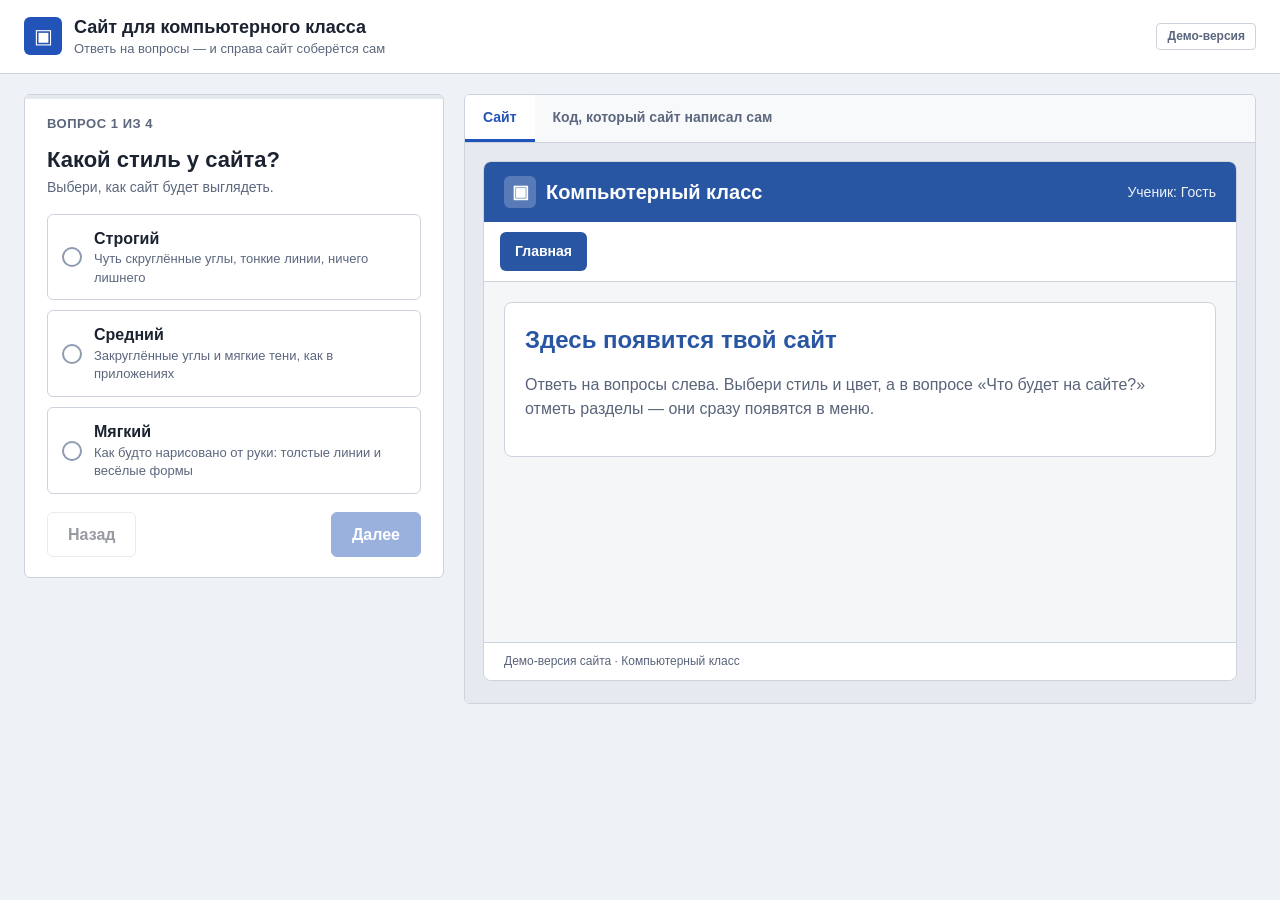
==== index.html @ 5cbd9894 "Сайт для компьютерного класса: опрос, который собирает сайт сам Co-Authored-By: Claude Sonnet 5.5 <n" ====
<!doctype html>
<html lang="ru">
<head>
  <meta charset="utf-8">
  <meta name="viewport" content="width=device-width, initial-scale=1">
  <title>Сайт для компьютерного класса — опрос</title>
  <meta name="description" content="Ответь на несколько вопросов — и сайт для нашего компьютерного класса соберётся сам.">
  <link rel="stylesheet" href="css/app.css">
  <link rel="stylesheet" href="css/site.css">
</head>
<body>
  <header class="topbar">
    <div class="topbar__brand">
      <span class="topbar__logo" aria-hidden="true">▣</span>
      <div>
        <h1>Сайт для компьютерного класса</h1>
        <p>Ответь на вопросы — и справа сайт соберётся сам</p>
      </div>
    </div>
    <span class="badge">Демо-версия</span>
  </header>

  <main class="layout">
    <!-- Левая колонка: опрос -->
    <section class="panel survey" aria-label="Опрос">
      <div class="progress" aria-hidden="true"><div class="progress__bar" id="progressBar"></div></div>
      <div class="survey__meta" id="surveyMeta"></div>
      <div id="surveyBody"></div>
      <div class="survey__nav" id="surveyNav"></div>
    </section>

    <!-- Правая колонка: живой предпросмотр -->
    <section class="panel preview" aria-label="Предпросмотр сайта">
      <div class="tabs" role="tablist">
        <button class="tabs__btn is-active" role="tab" data-tab="site" aria-selected="true">Сайт</button>
        <button class="tabs__btn" role="tab" data-tab="code" aria-selected="false">Код, который сайт написал сам</button>
      </div>

      <div class="preview__stage" id="tabSite">
        <div class="site" id="site"></div>
      </div>

      <div class="preview__stage preview__code" id="tabCode" hidden>
        <p class="code-note">Каждый ответ — это кусочек кода. Когда ты выбираешь вариант, нужный кусочек сам вписывается сюда и меняет сайт. Ничего не нужно переписывать вручную.</p>
        <pre class="code" id="codeView" aria-live="polite"></pre>
      </div>
    </section>
  </main>

  <script src="config.js"></script>
  <script src="js/engine.js"></script>
  <script src="js/questions.js"></script>
  <script src="js/features.js"></script>
  <script src="js/send.js"></script>
  <script src="js/main.js"></script>
</body>
</html>
---- css/app.css ----
/* Оболочка страницы опроса — строгий стиль (чуть скруглённые углы) */
:root {
  --a-bg: #eef1f5;
  --a-surface: #ffffff;
  --a-line: #cdd3dc;
  --a-text: #1b2230;
  --a-muted: #5c677d;
  --a-accent: #2253b8;
  --a-accent-d: #1a4294;
  --a-radius: 6px;
}

* { box-sizing: border-box; }

html, body { margin: 0; }

body {
  font-family: "Segoe UI", Arial, sans-serif;
  background: var(--a-bg);
  color: var(--a-text);
  font-size: 16px;
  line-height: 1.45;
}

.topbar {
  display: flex;
  align-items: center;
  justify-content: space-between;
  gap: 16px;
  padding: 14px 24px;
  background: var(--a-surface);
  border-bottom: 1px solid var(--a-line);
}
.topbar__brand { display: flex; align-items: center; gap: 12px; }
.topbar__logo {
  display: grid; place-items: center;
  width: 38px; height: 38px;
  background: var(--a-accent); color: #fff;
  border-radius: var(--a-radius);
  font-size: 20px;
}
.topbar h1 { margin: 0; font-size: 18px; font-weight: 650; }
.topbar p { margin: 0; font-size: 13px; color: var(--a-muted); }
.badge {
  font-size: 12px; font-weight: 600;
  padding: 4px 10px;
  border: 1px solid var(--a-line);
  border-radius: 4px;
  color: var(--a-muted);
  white-space: nowrap;
}

.layout {
  display: grid;
  grid-template-columns: minmax(340px, 420px) 1fr;
  gap: 20px;
  padding: 20px 24px 28px;
  max-width: 1500px;
  margin: 0 auto;
  align-items: start;
}

.panel {
  background: var(--a-surface);
  border: 1px solid var(--a-line);
  border-radius: var(--a-radius);
}

/* ───── Опрос ───── */
.survey { padding: 0 0 20px; overflow: hidden; position: sticky; top: 16px; }
.progress { height: 4px; background: #e3e7ee; }
.progress__bar { height: 100%; width: 0; background: var(--a-accent); transition: width .25s ease; }
.survey__meta { padding: 16px 22px 0; font-size: 13px; color: var(--a-muted); font-weight: 600; text-transform: uppercase; letter-spacing: .04em; }
#surveyBody { padding: 4px 22px 0; }
.q__title { margin: 8px 0 4px; font-size: 22px; line-height: 1.25; }
.q__hint { margin: 0 0 16px; color: var(--a-muted); font-size: 14px; }

.options { display: flex; flex-direction: column; gap: 10px; }
.option {
  display: flex; align-items: center; gap: 12px;
  width: 100%;
  text-align: left;
  font: inherit; color: inherit;
  background: #fff;
  border: 1px solid var(--a-line);
  border-radius: var(--a-radius);
  padding: 12px 14px;
  cursor: pointer;
  transition: border-color .12s, background .12s;
}
.option:hover { border-color: #8f9bb0; background: #f8f9fb; }
.option:focus-visible, .btn:focus-visible, .tabs__btn:focus-visible { outline: 3px solid #8fb0ee; outline-offset: 2px; }
.option.is-selected { border-color: var(--a-accent); background: #eef3fd; box-shadow: inset 0 0 0 1px var(--a-accent); }
.option__text { display: flex; flex-direction: column; }
.option__label { font-weight: 600; }
.option__desc { font-size: 13px; color: var(--a-muted); }

.option__mark {
  flex: none;
  width: 20px; height: 20px;
  border: 2px solid #8f9bb0;
  background: #fff;
  position: relative;
}
.option__mark--radio { border-radius: 50%; }
.option__mark--check { border-radius: 4px; }
.option__mark--swatch { background: var(--sw); border-color: var(--sw); border-radius: 4px; width: 26px; height: 26px; }
.option.is-selected .option__mark:not(.option__mark--swatch) { border-color: var(--a-accent); background: var(--a-accent); }
.option.is-selected .option__mark--radio::after {
  content: ""; position: absolute; inset: 4px; background: #fff; border-radius: 50%;
}
.option.is-selected .option__mark--check::after {
  content: ""; position: absolute; left: 5px; top: 1px; width: 5px; height: 10px;
  border: solid #fff; border-width: 0 2px 2px 0; transform: rotate(45deg);
}
.option.is-selected .option__mark--swatch { box-shadow: 0 0 0 2px #fff, 0 0 0 4px var(--sw); }

.survey__nav { display: flex; justify-content: space-between; gap: 10px; padding: 18px 22px 0; }

.btn {
  font: inherit; font-weight: 600;
  padding: 10px 20px;
  background: var(--a-accent); color: #fff;
  border: 1px solid var(--a-accent);
  border-radius: var(--a-radius);
  cursor: pointer;
  transition: background .12s;
}
.btn:hover:not(:disabled) { background: var(--a-accent-d); }
.btn:disabled { opacity: .45; cursor: not-allowed; }
.btn--ghost { background: #fff; color: var(--a-text); border-color: var(--a-line); }
.btn--ghost:hover:not(:disabled) { background: #f1f3f7; }

/* ───── Финал ───── */
.summary { margin: 12px 0; border: 1px solid var(--a-line); border-radius: var(--a-radius); padding: 10px 14px; background: #f8f9fb; }
.summary dt { font-size: 12px; color: var(--a-muted); margin-top: 8px; }
.summary dt:first-child { margin-top: 0; }
.summary dd { margin: 0; font-weight: 600; }
.form { display: flex; flex-direction: column; gap: 6px; margin-top: 14px; position: relative; }
.form__label { font-size: 14px; font-weight: 600; margin-top: 6px; }
.muted { color: var(--a-muted); font-weight: 400; }
.input {
  font: inherit; width: 100%;
  padding: 9px 12px;
  border: 1px solid var(--a-line);
  border-radius: var(--a-radius);
  background: #fff; color: inherit;
}
.input:focus { outline: 3px solid #bcd0f6; border-color: var(--a-accent); }
.hint-box {
  margin: 14px 0 0; padding: 10px 12px; font-size: 13px;
  background: #fff8e1; border: 1px solid #ecd48a; border-radius: var(--a-radius); color: #5d4a0a;
}
.error { margin: 6px 0 0; color: #b42318; font-size: 14px; }
.result {
  white-space: pre-wrap; margin: 12px 0 0; padding: 12px;
  background: #f8f9fb; border: 1px solid var(--a-line); border-radius: var(--a-radius);
  font: 13px/1.5 Consolas, monospace; max-height: 340px; overflow: auto;
}

/* ───── Предпросмотр ───── */
.preview { overflow: hidden; }
.tabs { display: flex; border-bottom: 1px solid var(--a-line); background: #f8f9fb; }
.tabs__btn {
  font: inherit; font-weight: 600; font-size: 14px;
  padding: 12px 18px;
  background: transparent; color: var(--a-muted);
  border: 0; border-bottom: 3px solid transparent;
  cursor: pointer;
}
.tabs__btn:hover { color: var(--a-text); }
.tabs__btn.is-active { color: var(--a-accent); border-bottom-color: var(--a-accent); background: #fff; }

.preview__stage { padding: 18px; min-height: 560px; background: #e6e9ef; }
.preview__stage[hidden] { display: none; }
.preview__code { background: #fff; }
.code-note { margin: 0 0 12px; color: var(--a-muted); font-size: 14px; }
.code {
  margin: 0; padding: 16px;
  background: #151a24; color: #d7e0f0;
  border-radius: var(--a-radius);
  font: 14px/1.6 Consolas, "Cascadia Mono", monospace;
  overflow: auto; min-height: 380px;
}
.code__line { display: inline; }
.code__line.is-new { color: #8de3a6; animation: flash 1.4s ease-out; }
@keyframes flash { from { background: rgba(141, 227, 166, .35); } to { background: transparent; } }

@media (max-width: 900px) {
  .layout { grid-template-columns: 1fr; padding: 14px 16px 24px; }
  .survey { position: static; }
  .topbar { padding: 12px 16px; }
  .preview__stage { min-height: 420px; padding: 12px; }
  .tabs__btn { padding: 12px 12px; font-size: 13px; }
}

@media (prefers-reduced-motion: reduce) {
  * { animation: none !important; transition: none !important; }
}
---- css/site.css ----
/*
 * Демо-сайт компьютерного класса.
 * Всё оформление берётся из переменных (--radius, --font, --hue ...).
 * Значения по умолчанию — ниже. Поверх них движок вписывает кусочки кода из ответов.
 */
.site {
  --hue: 218;
  --sat: 60%;
  --lit: 40%;
  --shift: 0%;   /* светлые цвета (зелёный, оранжевый) затемняем, чтобы белый текст читался */
  --accent: hsl(var(--hue) var(--sat) calc(var(--lit) - var(--shift)));
  --accent-soft: hsl(var(--hue) 70% 94%);
  --accent-text: #fff;
  --radius: 8px;
  --radius-sm: 6px;
  --border: 1px solid var(--line);
  --shadow: none;
  --font: "Segoe UI", Arial, sans-serif;
  --bg: #f4f6f8;
  --surface: #ffffff;
  --line: #cdd3dc;
  --ink: #1b2230;
  --text: #1b2230;
  --muted: #59647a;

  font-family: var(--font);
  color: var(--text);
  background: var(--bg);
  border: var(--border);
  border-radius: var(--radius);
  box-shadow: var(--shadow);
  min-height: 520px;
  display: flex;
  flex-direction: column;
  overflow: hidden;
  transition: background .25s, color .25s;
}
.site * { font-family: inherit; }

.site__header {
  display: flex; align-items: center; justify-content: space-between; gap: 12px;
  padding: 14px 20px;
  background: var(--accent);
  color: var(--accent-text);
}
.site__logo { font-size: 20px; font-weight: 700; display: flex; align-items: center; gap: 10px; }
.site__logo-mark {
  display: inline-grid; place-items: center;
  width: 32px; height: 32px;
  background: rgba(255, 255, 255, .22);
  border-radius: var(--radius-sm);
  font-size: 18px;
}
.site__user { font-size: 14px; opacity: .92; }

.site__nav {
  display: flex; flex-wrap: wrap; gap: 6px;
  padding: 10px 16px;
  background: var(--surface);
  border-bottom: var(--border);
}
.site__nav-btn {
  font: inherit; font-size: 14px; font-weight: 600;
  padding: 8px 14px;
  background: transparent; color: var(--text);
  border: 1px solid transparent;
  border-radius: var(--radius-sm);
  cursor: pointer;
}
.site__nav-btn:hover { background: var(--accent-soft); }
.site__nav-btn.is-active { background: var(--accent); color: var(--accent-text); }

.site__body { flex: 1; padding: 20px; }
.site__page {
  background: var(--surface);
  border: var(--border);
  border-radius: var(--radius);
  box-shadow: var(--shadow);
  padding: 20px;
  max-width: 760px;
}
.site__page h2, .site__page h3 { margin: 0 0 6px; color: var(--accent); }
.site__page h2 { font-size: 24px; }
.site__page h3 { font-size: 20px; }
.site .muted { color: var(--muted); }
.site__footer { padding: 10px 20px; font-size: 12px; color: var(--muted); border-top: var(--border); background: var(--surface); }

.site .row { display: flex; align-items: center; gap: 12px; margin-top: 12px; flex-wrap: wrap; }
.site .row--between { justify-content: space-between; margin-top: 0; }

.site .btn {
  font: inherit; font-weight: 600; font-size: 15px;
  padding: 9px 18px;
  background: var(--accent); color: var(--accent-text);
  border: var(--border); border-color: var(--accent);
  border-radius: var(--radius-sm);
  box-shadow: var(--shadow);
  cursor: pointer;
}
.site .btn:hover { filter: brightness(1.08); }
.site .btn--ghost { background: var(--surface); color: var(--accent); }

.site .field {
  width: 100%; margin-top: 8px; padding: 10px 12px;
  font: inherit; color: var(--text);
  background: var(--surface);
  border: var(--border);
  border-radius: var(--radius-sm);
  resize: vertical;
}
.site .field:focus { outline: 3px solid var(--accent-soft); border-color: var(--accent); }

.site .notice {
  margin: 12px 0 0; padding: 10px 12px; font-size: 14px;
  background: var(--accent-soft); color: var(--text);
  border: var(--border); border-radius: var(--radius-sm);
}
.site .notice[hidden], .site [hidden] { display: none; }

.site .timer { font-variant-numeric: tabular-nums; font-weight: 700; color: var(--accent); }
.site .rec-dot { color: #c62828; font-weight: 600; font-size: 14px; }
.site .rec-dot::before { content: "● "; animation: blink 1s infinite; }
@keyframes blink { 50% { opacity: .2; } }
.site audio { margin-top: 12px; width: 100%; }

/* Тест */
.site .quiz { border: var(--border); border-radius: var(--radius-sm); margin: 12px 0 0; padding: 10px 14px 12px; }
.site .quiz legend { padding: 0 6px; font-weight: 600; }
.site .choice { display: flex; align-items: center; gap: 8px; padding: 6px 8px; margin-top: 4px; border-radius: var(--radius-sm); cursor: pointer; border: 1px solid transparent; }
.site .choice:hover { background: var(--accent-soft); }
.site .choice input { accent-color: var(--accent); width: 18px; height: 18px; }
.site .choice.is-right { background: #dff5e3; border-color: #4caf50; }
.site .choice.is-wrong { background: #fde3e1; border-color: #e55a4f; }

/* Игра */
.site .memory { display: grid; grid-template-columns: repeat(4, 1fr); gap: 10px; max-width: 420px; margin-top: 12px; }
.site .card-game {
  aspect-ratio: 1;
  font-size: 34px;
  background: var(--accent); color: transparent;
  border: var(--border); border-color: var(--accent);
  border-radius: var(--radius-sm);
  box-shadow: var(--shadow);
  cursor: pointer;
  transition: transform .15s;
}
.site .card-game.is-open, .site .card-game.is-found { background: var(--surface); color: inherit; border-color: var(--line); }
.site .card-game.is-found { background: var(--accent-soft); }

/* Плитки на главной */
.site .tiles { display: grid; grid-template-columns: repeat(auto-fill, minmax(150px, 1fr)); gap: 12px; margin-top: 16px; }
.site .tile {
  display: flex; flex-direction: column; align-items: flex-start; gap: 10px;
  padding: 16px; text-align: left; font: inherit; color: var(--text);
  background: var(--bg);
  border: var(--border);
  border-radius: var(--radius);
  box-shadow: var(--shadow);
  cursor: pointer;
}
.site .tile:hover { border-color: var(--accent); }
.site .tile__icon {
  display: grid; place-items: center; width: 40px; height: 40px;
  background: var(--accent); color: var(--accent-text);
  border-radius: var(--radius-sm); font-size: 20px;
}
.site .tile__title { font-weight: 600; }

/* ───── Особенности стилей ───── */
.site.style-strict .site__logo { letter-spacing: .01em; }
.site.style-strict .site__nav-btn { text-transform: none; }

.site.style-medium .tile:hover, .site.style-medium .btn:hover { transform: translateY(-1px); }

/* Мягкий: рисованные штрихи, пятнистый фон, пружинистые кнопки */
.site.style-soft {
  background-image:
    radial-gradient(circle at 12% 18%, hsl(var(--hue) 80% 85% / .55) 0 40px, transparent 41px),
    radial-gradient(circle at 92% 70%, hsl(calc(var(--hue) + 40) 80% 85% / .55) 0 54px, transparent 55px),
    radial-gradient(circle at 70% 8%, hsl(calc(var(--hue) - 40) 80% 85% / .45) 0 28px, transparent 29px);
}
.site.style-soft .site__header { border-bottom: var(--border); color: #fff; text-shadow: 1px 2px 0 rgba(0, 0, 0, .25); }
.site.style-soft .site__nav { background: transparent; border-bottom: 0; padding-bottom: 0; }
.site.style-soft .site__nav-btn { border: 2px dashed transparent; }
.site.style-soft .site__nav-btn:hover { border-color: var(--ink); }
.site.style-soft .site__nav-btn.is-active { border: 2.5px solid var(--ink); box-shadow: 3px 3px 0 var(--ink); }
.site.style-soft .site__footer { background: transparent; border-top: 2px dashed var(--ink); }
.site.style-soft .site__page h2, .site.style-soft .site__page h3 { text-decoration: underline wavy hsl(var(--hue) 80% 70%); text-underline-offset: 6px; text-decoration-thickness: 2px; }
.site.style-soft .btn { transition: transform .12s; }
.site.style-soft .btn:hover { transform: rotate(-1.5deg) scale(1.04); filter: none; }
.site.style-soft .btn:active { transform: translate(3px, 3px); box-shadow: 1px 1px 0 var(--ink); }
.site.style-soft .tile:hover { transform: rotate(1deg) scale(1.03); }
.site.style-soft .card-game:hover:not(.is-found) { transform: rotate(-4deg); }
.site.style-soft .site__logo-mark { border: 2px solid #fff; }
.site.style-soft .field { border-style: solid; }

@media (prefers-reduced-motion: reduce) {
  .site * { animation: none !important; transition: none !important; transform: none !important; }
}
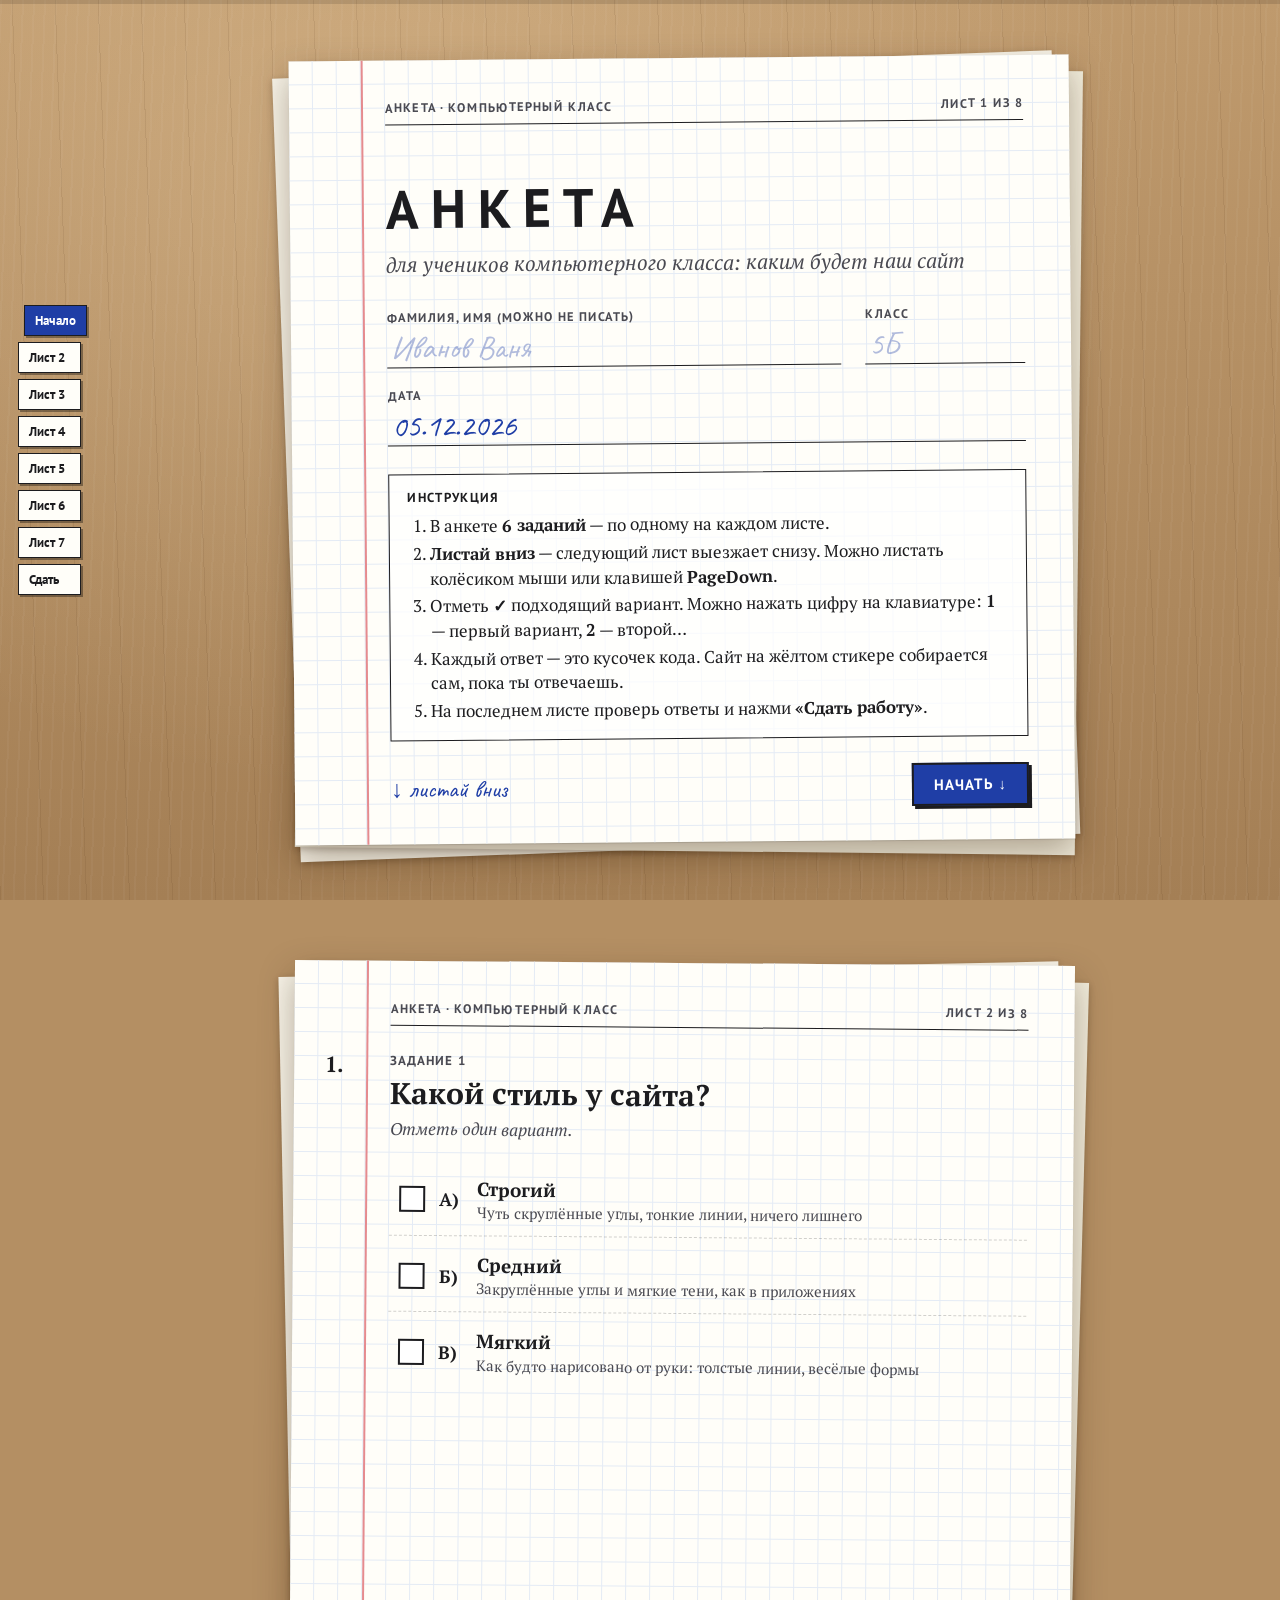
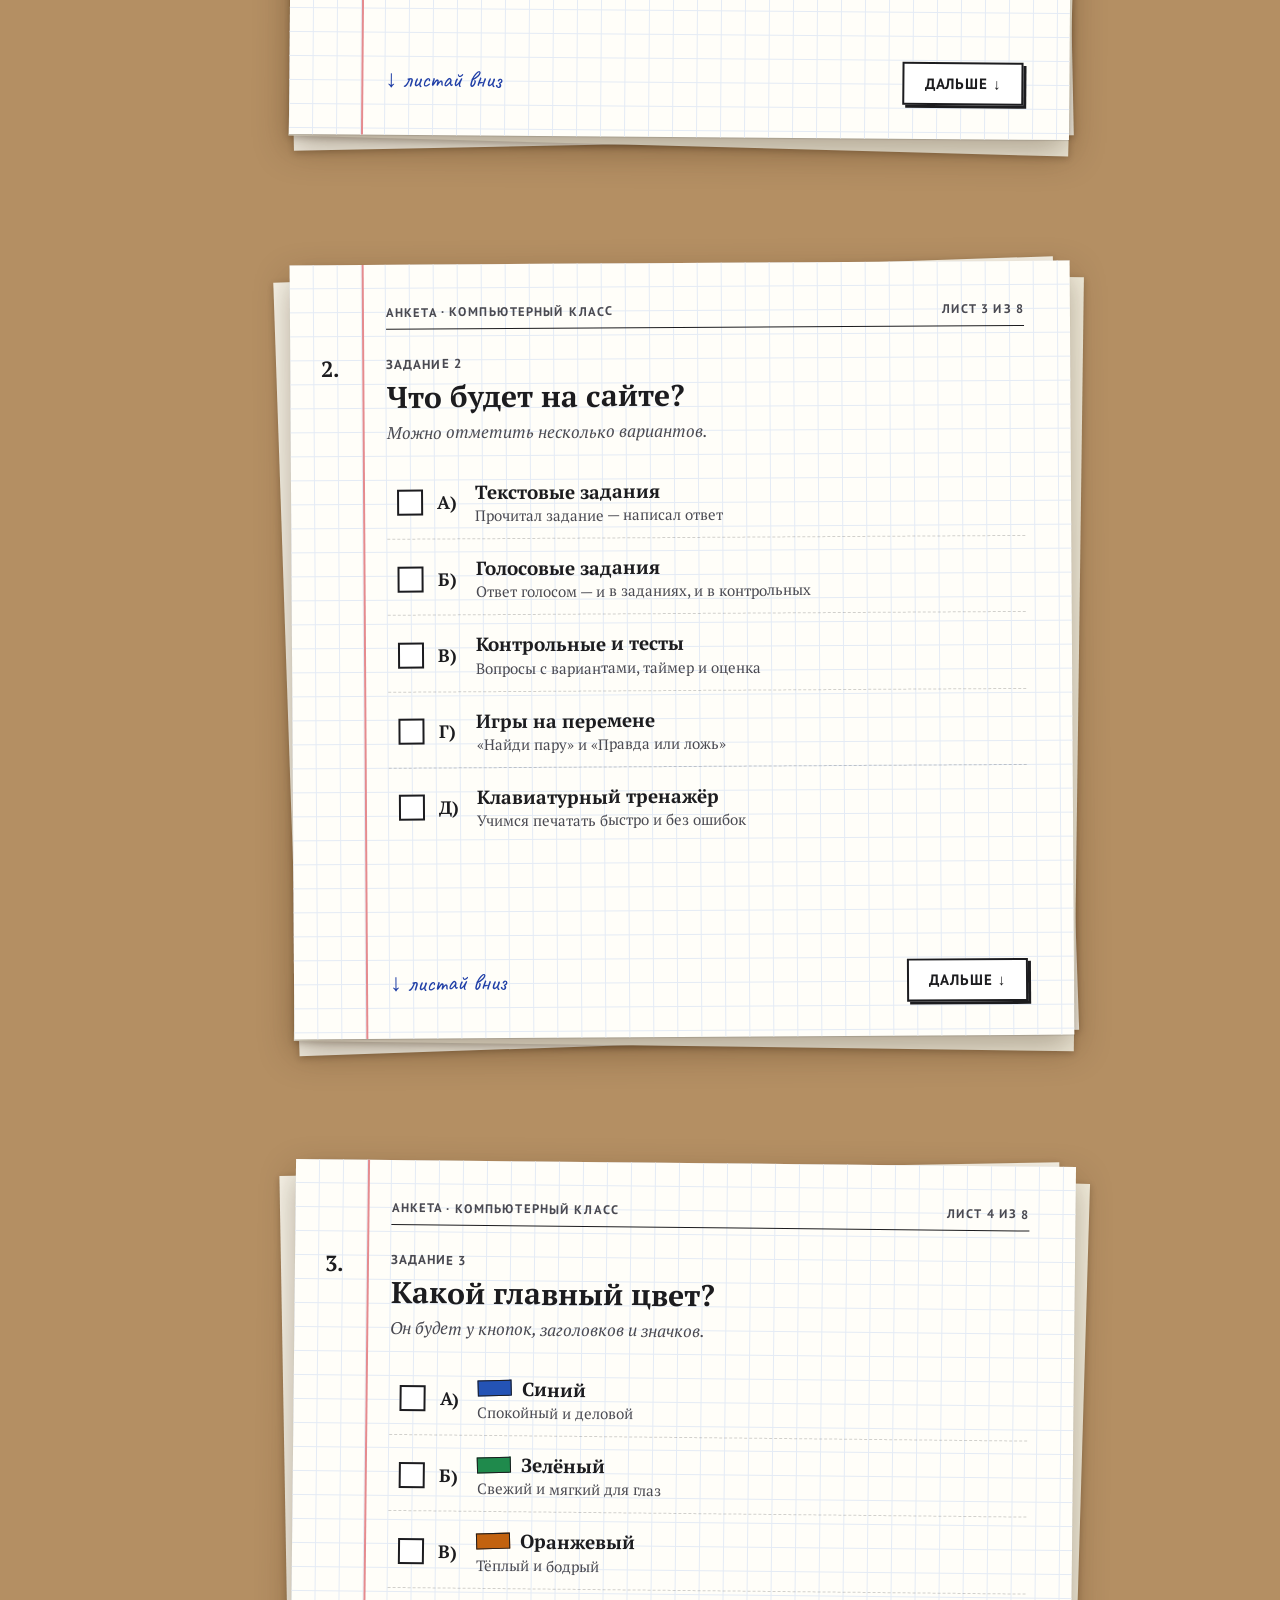
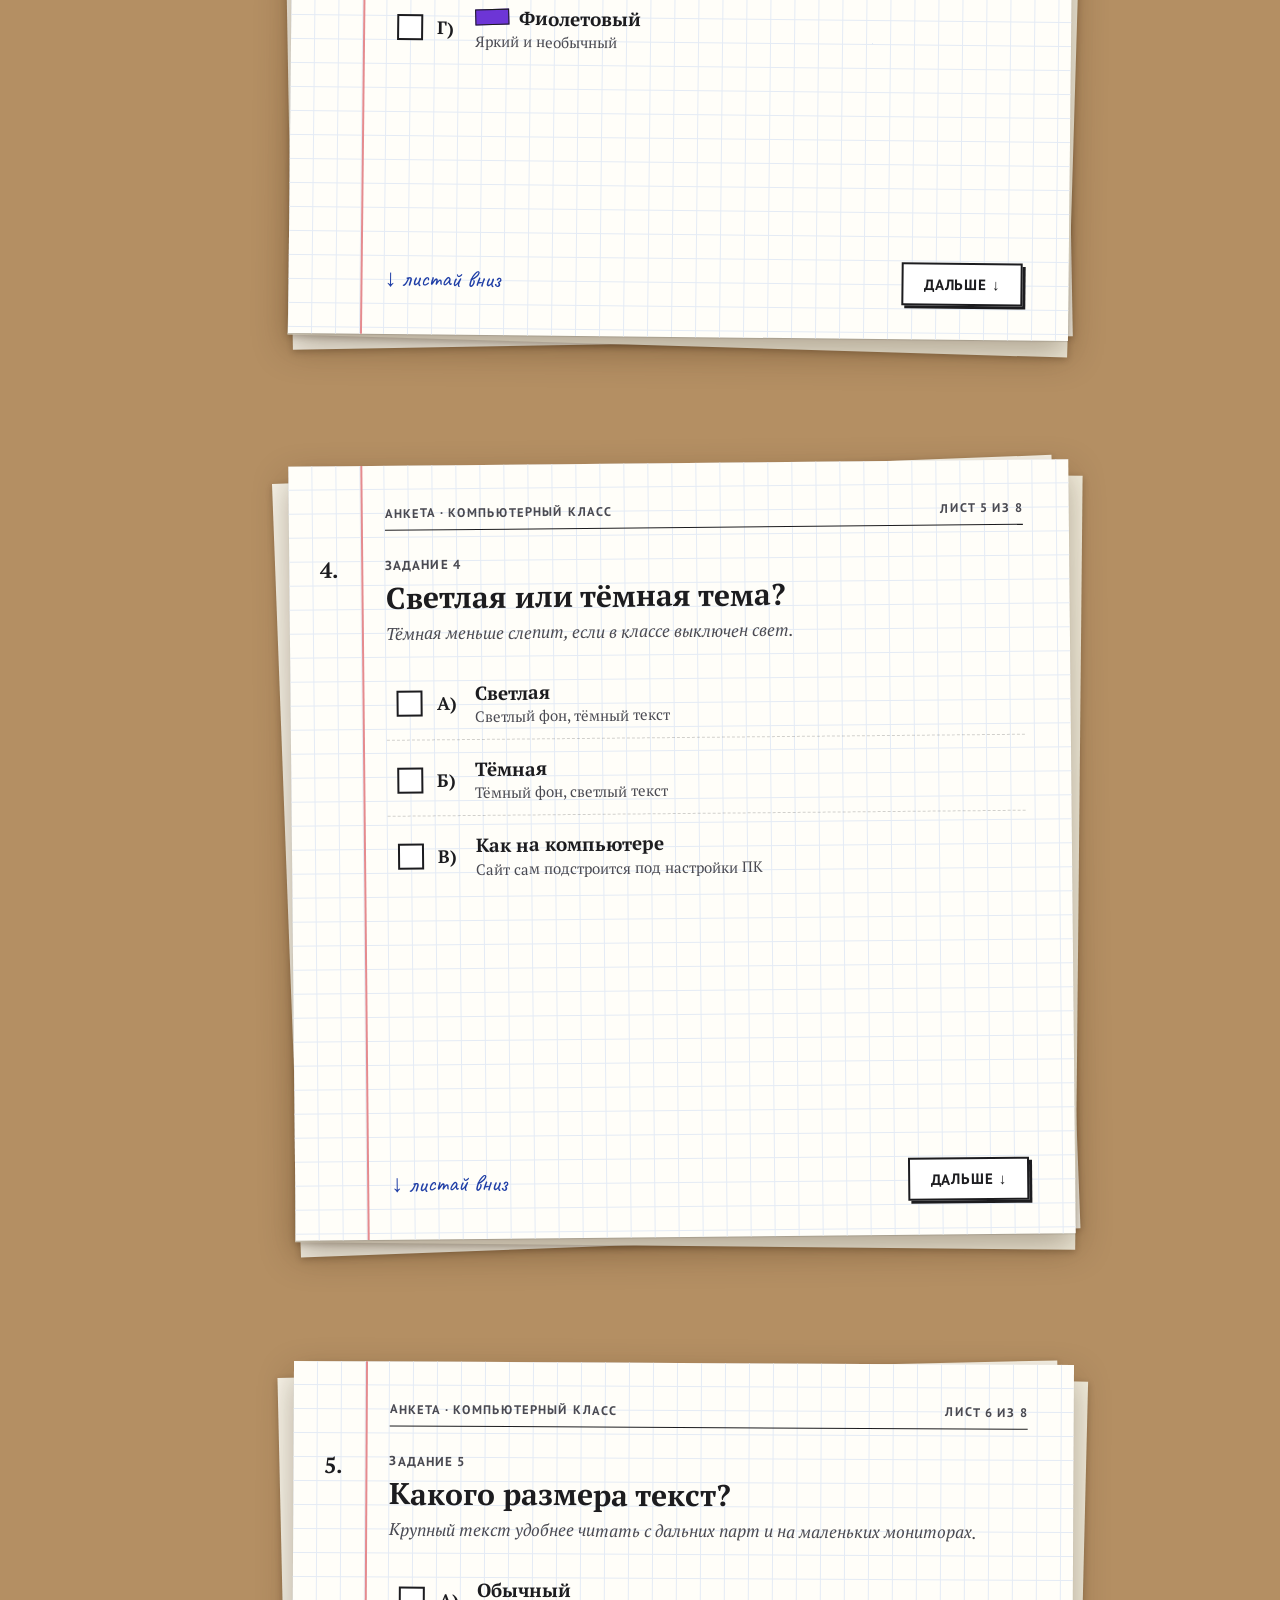
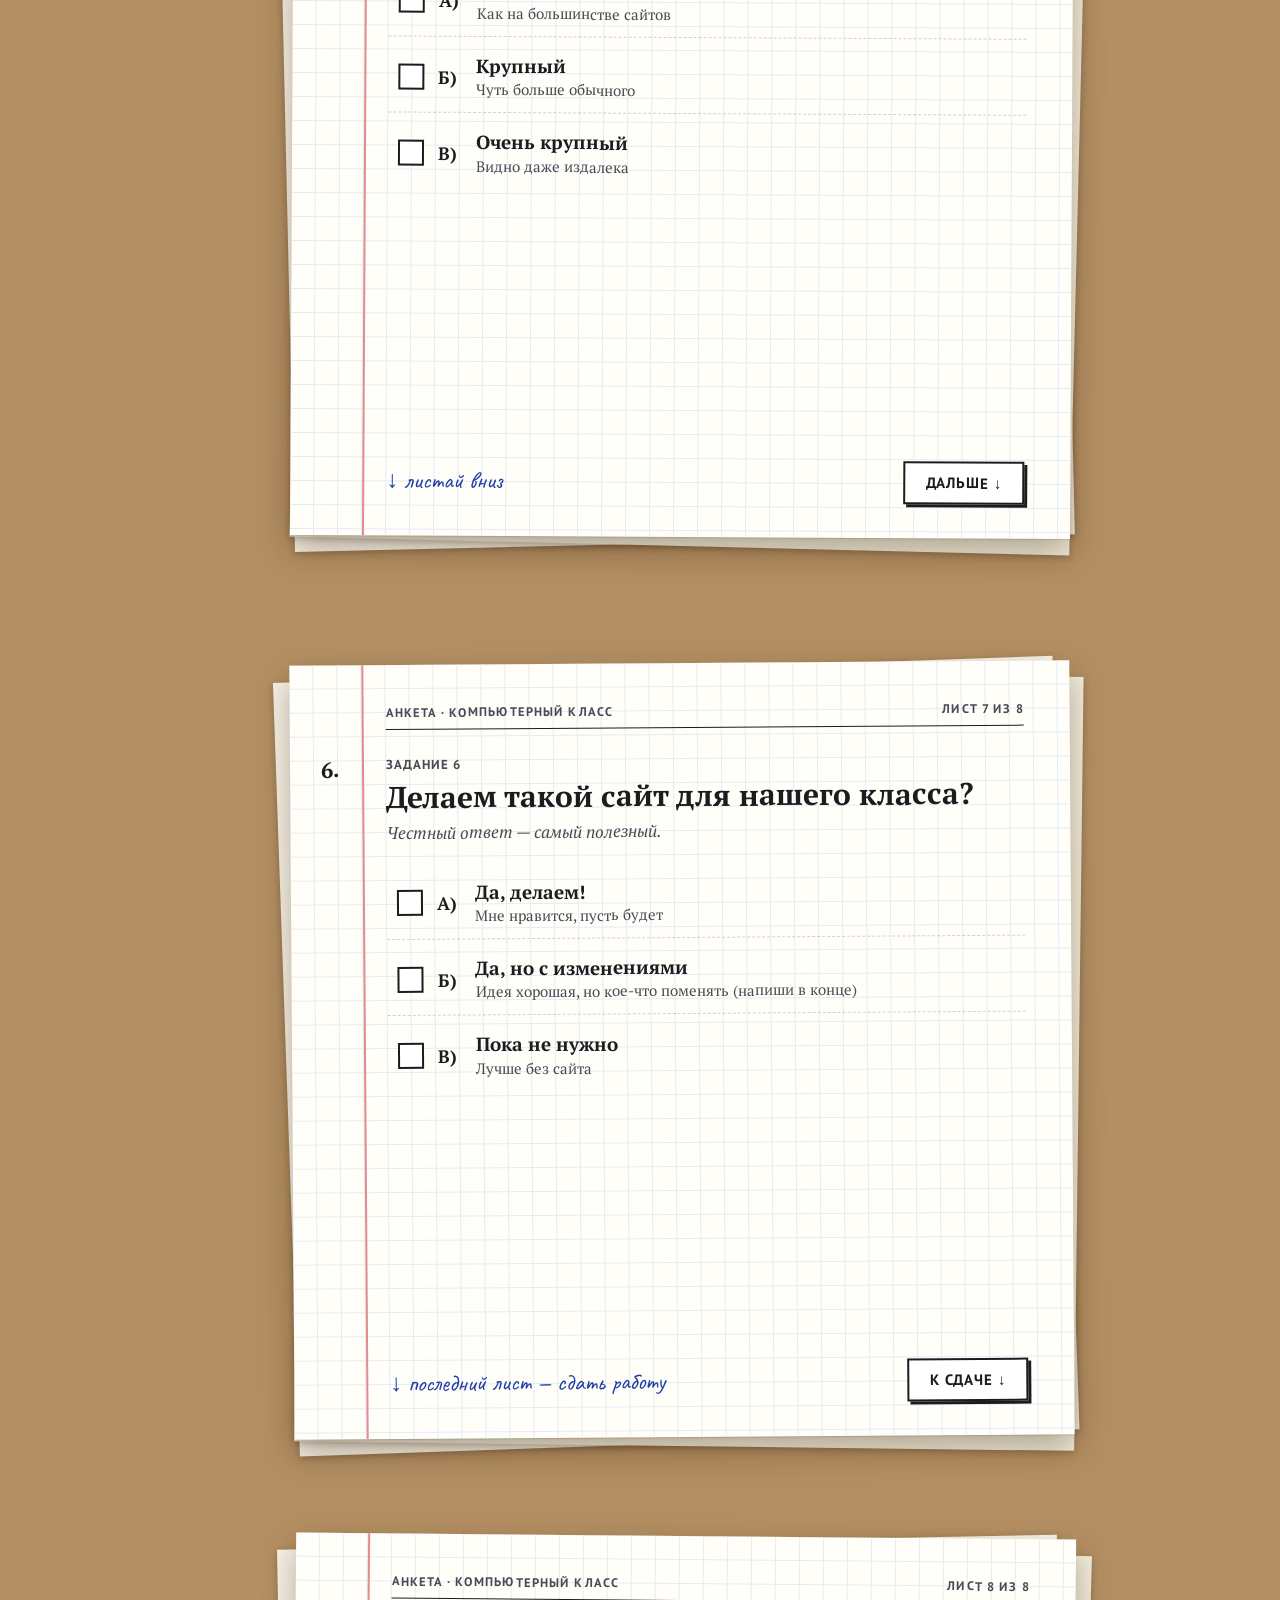
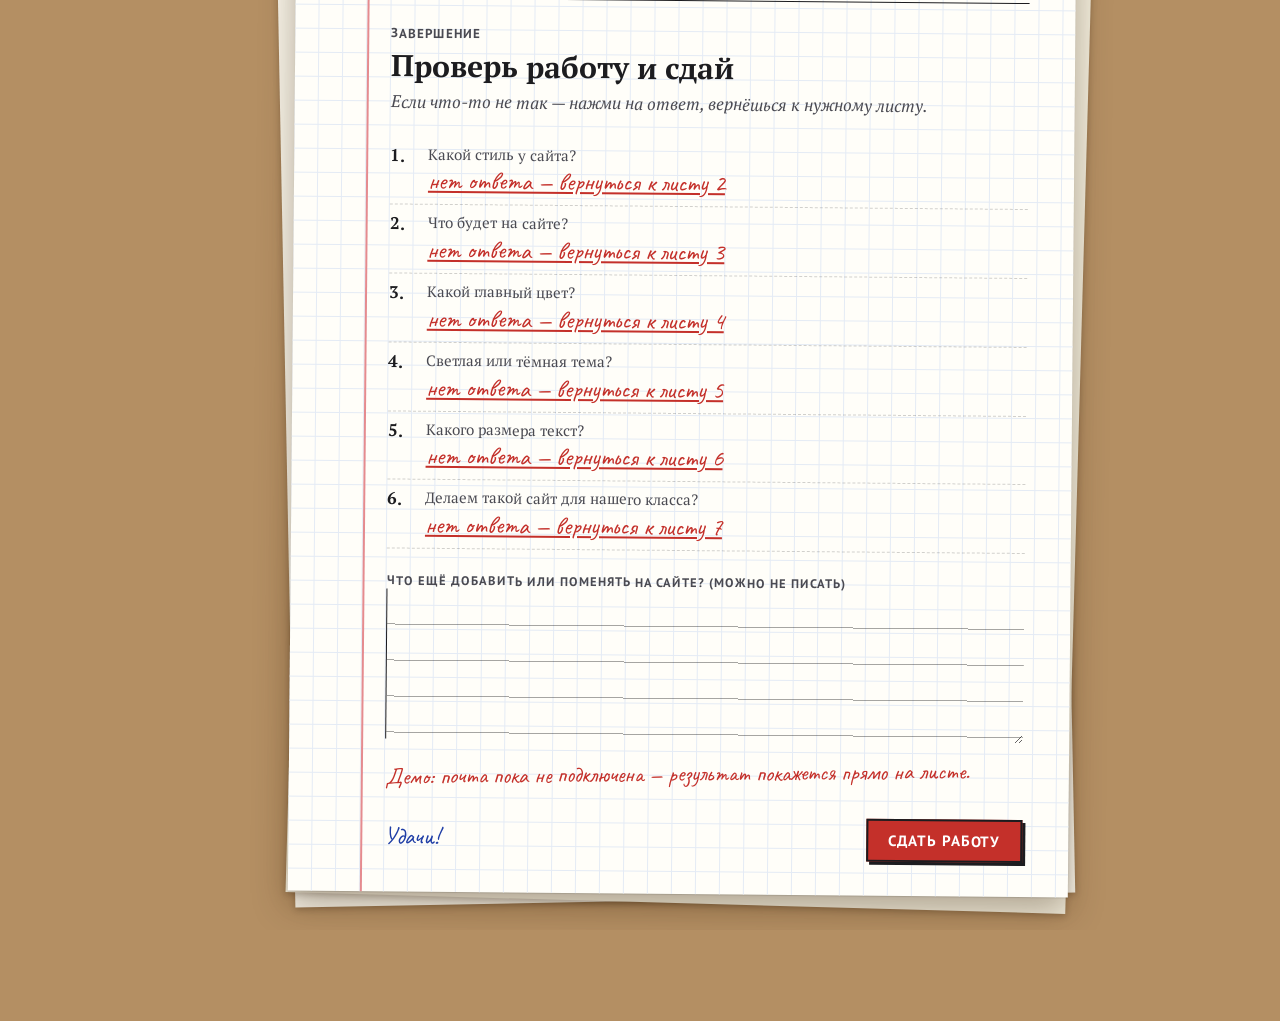
==== commit 12f535ed: "Анкета в стиле бумажного экзамена и полноценный сайт класса Анкета: листы на парте, перелистывание с" ====
--- a/index.html
+++ b/index.html
@@ -3,55 +3,33 @@
 <head>
   <meta charset="utf-8">
   <meta name="viewport" content="width=device-width, initial-scale=1">
-  <title>Сайт для компьютерного класса — опрос</title>
-  <meta name="description" content="Ответь на несколько вопросов — и сайт для нашего компьютерного класса соберётся сам.">
-  <link rel="stylesheet" href="css/app.css">
-  <link rel="stylesheet" href="css/site.css">
+  <title>Анкета — сайт для компьютерного класса</title>
+  <meta name="description" content="Анкета для учеников: ответь на вопросы — и сайт компьютерного класса соберётся сам.">
+  <link rel="preconnect" href="https://fonts.googleapis.com">
+  <link rel="preconnect" href="https://fonts.gstatic.com" crossorigin>
+  <link rel="stylesheet" href="https://fonts.googleapis.com/css2?family=Caveat:wght@500;700&family=PT+Sans:wght@400;700&family=PT+Serif:ital,wght@0,400;0,700;1,400&display=swap">
+  <link rel="stylesheet" href="css/exam.css">
 </head>
 <body>
-  <header class="topbar">
-    <div class="topbar__brand">
-      <span class="topbar__logo" aria-hidden="true">▣</span>
-      <div>
-        <h1>Сайт для компьютерного класса</h1>
-        <p>Ответь на вопросы — и справа сайт соберётся сам</p>
-      </div>
+  <div class="ink-progress" aria-hidden="true"><div class="ink-progress__bar" id="inkBar"></div></div>
+
+  <nav class="sheet-tabs" id="sheetTabs" aria-label="Листы анкеты"></nav>
+
+  <main class="stack" id="stack"></main>
+
+  <aside class="sticky-note" id="stickyNote" aria-label="Предпросмотр сайта">
+    <div class="sticky-note__tape" aria-hidden="true"></div>
+    <p class="sticky-note__title">Так сейчас выглядит сайт</p>
+    <div class="sticky-note__frame">
+      <iframe id="previewFrame" title="Предпросмотр сайта класса" src="site.html?embed=1" tabindex="-1" loading="lazy"></iframe>
     </div>
-    <span class="badge">Демо-версия</span>
-  </header>
-
-  <main class="layout">
-    <!-- Левая колонка: опрос -->
-    <section class="panel survey" aria-label="Опрос">
-      <div class="progress" aria-hidden="true"><div class="progress__bar" id="progressBar"></div></div>
-      <div class="survey__meta" id="surveyMeta"></div>
-      <div id="surveyBody"></div>
-      <div class="survey__nav" id="surveyNav"></div>
-    </section>
-
-    <!-- Правая колонка: живой предпросмотр -->
-    <section class="panel preview" aria-label="Предпросмотр сайта">
-      <div class="tabs" role="tablist">
-        <button class="tabs__btn is-active" role="tab" data-tab="site" aria-selected="true">Сайт</button>
-        <button class="tabs__btn" role="tab" data-tab="code" aria-selected="false">Код, который сайт написал сам</button>
-      </div>
-
-      <div class="preview__stage" id="tabSite">
-        <div class="site" id="site"></div>
-      </div>
-
-      <div class="preview__stage preview__code" id="tabCode" hidden>
-        <p class="code-note">Каждый ответ — это кусочек кода. Когда ты выбираешь вариант, нужный кусочек сам вписывается сюда и меняет сайт. Ничего не нужно переписывать вручную.</p>
-        <pre class="code" id="codeView" aria-live="polite"></pre>
-      </div>
-    </section>
-  </main>
+    <a class="sticky-note__link" id="previewLink" href="site.html" target="_blank" rel="noopener">Открыть сайт целиком ↗</a>
+  </aside>
 
   <script src="config.js"></script>
   <script src="js/engine.js"></script>
   <script src="js/questions.js"></script>
-  <script src="js/features.js"></script>
   <script src="js/send.js"></script>
-  <script src="js/main.js"></script>
+  <script src="js/exam.js"></script>
 </body>
 </html>
--- a/css/exam.css
+++ b/css/exam.css
@@ -0,0 +1,485 @@
+/*
+ * Анкета в стиле бумажного экзамена.
+ * Листы лежат на парте один под другим; листаешь вниз — следующий лист выезжает снизу.
+ */
+:root {
+  --paper: #fffef9;
+  --paper-2: #f8f4e8;
+  --grid: #e4ebf5;
+  --margin: #e58b8f;
+  --print: #1c1c1f;
+  --print-2: #4a4a52;
+  --ink: #1f3ea6;          /* синяя ручка */
+  --ink-soft: rgba(31, 62, 166, 0.09);
+  --red: #c4302a;          /* красная ручка учителя */
+  --serif: "PT Serif", Georgia, "Times New Roman", serif;
+  --sans: "PT Sans", "Segoe UI", Arial, sans-serif;
+  --hand: "Caveat", "Segoe Print", "Comic Sans MS", cursive;
+}
+
+* { box-sizing: border-box; }
+
+html {
+  scroll-snap-type: y mandatory;
+  scroll-behavior: smooth;
+}
+
+body {
+  margin: 0;
+  color: var(--print);
+  font-family: var(--serif);
+  font-size: 17px;
+  line-height: 1.45;
+  /* деревянная парта */
+  background-color: #b48f63;
+  background-image:
+    repeating-linear-gradient(92deg, rgba(255, 255, 255, 0.035) 0 2px, transparent 2px 11px),
+    repeating-linear-gradient(88deg, rgba(70, 38, 10, 0.09) 0 1px, transparent 1px 43px),
+    radial-gradient(ellipse at 30% 20%, rgba(255, 230, 190, 0.25), transparent 60%),
+    linear-gradient(180deg, #bf9a6d, #a47f55);
+  background-attachment: fixed;
+}
+
+/* ───── Полоска прогресса сверху ───── */
+.ink-progress { position: fixed; inset: 0 0 auto 0; height: 4px; background: rgba(0, 0, 0, 0.12); z-index: 30; }
+.ink-progress__bar { height: 100%; width: 0; background: var(--ink); transition: width 0.35s ease; }
+
+/* ───── Листы ───── */
+.stack { padding: 0 16px; }
+
+.page {
+  min-height: 100vh;
+  min-height: 100dvh;
+  display: flex;
+  align-items: center;
+  justify-content: center;
+  padding: 36px 0;
+  scroll-snap-align: center;
+}
+
+.paper {
+  --rot: 0deg;
+  position: relative;
+  isolation: isolate;
+  width: min(780px, 100%);
+  transform: rotate(var(--rot));
+  transition: transform 0.7s cubic-bezier(0.2, 0.8, 0.2, 1), opacity 0.7s ease;
+}
+
+/* листы под листом — пачка бумаги */
+.paper::before,
+.paper::after {
+  content: "";
+  position: absolute;
+  inset: 0;
+  z-index: -1;
+  background: var(--paper-2);
+  box-shadow: 0 2px 6px rgba(40, 20, 0, 0.25);
+}
+.paper::before { transform: rotate(-1.6deg) translate(-6px, 6px); }
+.paper::after  { transform: rotate(1.1deg) translate(7px, 9px); background: #f3eedd; }
+
+/* выезжает снизу, когда долистал */
+.js .paper { opacity: 0.35; transform: translateY(90px) rotate(calc(var(--rot) + 2.5deg)); }
+.js .paper.is-in { opacity: 1; transform: translateY(0) rotate(var(--rot)); }
+
+.sheet {
+  position: relative;
+  display: flex;
+  flex-direction: column;
+  min-height: min(86vh, 1040px);
+  padding: 38px 46px 34px 96px;
+  background-color: var(--paper);
+  background-image:
+    linear-gradient(var(--grid) 1px, transparent 1px),
+    linear-gradient(90deg, var(--grid) 1px, transparent 1px);
+  background-size: 24px 24px;
+  background-position: -1px -1px;
+  box-shadow:
+    0 1px 1px rgba(0, 0, 0, 0.12),
+    0 14px 34px rgba(50, 25, 0, 0.35);
+}
+/* красная линия полей */
+.sheet::before {
+  content: "";
+  position: absolute;
+  top: 0; bottom: 0; left: 72px;
+  width: 2px;
+  background: var(--margin);
+}
+
+.sheet__head {
+  display: flex;
+  justify-content: space-between;
+  gap: 12px;
+  padding-bottom: 8px;
+  margin-bottom: 26px;
+  border-bottom: 1.5px solid var(--print);
+  font-family: var(--sans);
+  font-size: 12.5px;
+  font-weight: 700;
+  letter-spacing: 0.09em;
+  text-transform: uppercase;
+  color: var(--print-2);
+}
+
+.sheet__margin {
+  position: absolute;
+  left: 22px;
+  top: 88px;
+  width: 36px;
+  text-align: center;
+  font-family: var(--serif);
+  font-weight: 700;
+  font-size: 22px;
+}
+
+.sheet__task {
+  margin: 0;
+  font-family: var(--sans);
+  font-size: 13px;
+  font-weight: 700;
+  letter-spacing: 0.08em;
+  text-transform: uppercase;
+  color: var(--print-2);
+}
+.sheet__q { margin: 4px 0 6px; font-size: 30px; line-height: 1.2; font-weight: 700; }
+.sheet__hint { margin: 0 0 22px; font-style: italic; color: var(--print-2); }
+
+/* ───── Варианты ответа ───── */
+.answers { display: flex; flex-direction: column; gap: 4px; }
+
+.answer {
+  display: grid;
+  grid-template-columns: 30px 28px 1fr;
+  align-items: center;
+  gap: 10px;
+  width: 100%;
+  padding: 11px 10px;
+  text-align: left;
+  font: inherit;
+  color: inherit;
+  background: transparent;
+  border: 0;
+  border-bottom: 1px dashed rgba(0, 0, 0, 0.18);
+  cursor: pointer;
+  transition: background 0.15s;
+}
+.answer:last-child { border-bottom: 0; }
+.answer:hover { background: var(--ink-soft); }
+.answer:focus-visible { outline: 2px solid var(--ink); outline-offset: 2px; }
+
+.answer__box {
+  position: relative;
+  width: 26px;
+  height: 26px;
+  border: 2px solid var(--print);
+  background: #fff;
+}
+.answer__box svg {
+  position: absolute;
+  left: -4px;
+  top: -9px;
+  width: 38px;
+  height: 38px;
+  overflow: visible;
+  fill: none;
+  stroke: var(--ink);
+  stroke-width: 3.4;
+  stroke-linecap: round;
+  stroke-linejoin: round;
+  stroke-dasharray: 1;
+  stroke-dashoffset: 1;
+  transition: stroke-dashoffset 0.35s ease-out;
+}
+.answer__box svg { opacity: 0; }
+.answer.is-selected .answer__box svg { stroke-dashoffset: 0; opacity: 1; }
+
+.answer__letter { font-weight: 700; font-size: 18px; }
+.answer__text { display: flex; flex-direction: column; }
+.answer__label { font-size: 19px; font-weight: 700; display: flex; align-items: center; gap: 10px; }
+.answer__desc { font-size: 15px; color: var(--print-2); }
+.answer__swatch {
+  display: inline-block;
+  width: 34px; height: 16px;
+  background: var(--sw);
+  border: 1.5px solid var(--print);
+  transform: rotate(-2deg);
+}
+.answer.is-selected .answer__label {
+  background: linear-gradient(transparent 62%, rgba(31, 62, 166, 0.16) 62%, rgba(31, 62, 166, 0.16) 92%, transparent 92%);
+}
+
+/* ───── Низ листа ───── */
+.sheet__foot {
+  margin-top: auto;
+  padding-top: 26px;
+  display: flex;
+  align-items: center;
+  justify-content: space-between;
+  gap: 16px;
+  flex-wrap: wrap;
+}
+.scribble { font-family: var(--hand); font-size: 24px; color: var(--ink); }
+.scribble--red { color: var(--red); }
+
+.btn-paper {
+  font-family: var(--sans);
+  font-weight: 700;
+  font-size: 15px;
+  letter-spacing: 0.06em;
+  text-transform: uppercase;
+  text-decoration: none;
+  color: var(--print);
+  background: #fff;
+  border: 2px solid var(--print);
+  box-shadow: 3px 3px 0 var(--print);
+  padding: 10px 20px;
+  cursor: pointer;
+  transition: transform 0.1s, box-shadow 0.1s;
+  display: inline-flex;
+  align-items: center;
+  gap: 8px;
+}
+.btn-paper:hover { transform: translate(-1px, -1px); box-shadow: 4px 4px 0 var(--print); }
+.btn-paper:active { transform: translate(2px, 2px); box-shadow: 1px 1px 0 var(--print); }
+.btn-paper:focus-visible { outline: 3px solid var(--ink); outline-offset: 3px; }
+.btn-paper:disabled { opacity: 0.45; cursor: not-allowed; transform: none; box-shadow: 3px 3px 0 var(--print); }
+.btn-paper--ink { background: var(--ink); color: #fff; border-color: var(--print); }
+.btn-paper--red { background: var(--red); color: #fff; }
+
+/* ───── Титульный лист ───── */
+.title-sheet { text-align: left; }
+.title-sheet__big {
+  margin: 18px 0 2px;
+  font-family: var(--sans);
+  font-size: 54px;
+  letter-spacing: 0.22em;
+  font-weight: 700;
+}
+.title-sheet__sub { margin: 0 0 28px; font-size: 21px; font-style: italic; color: var(--print-2); }
+
+.fields { display: grid; grid-template-columns: 1fr 160px; gap: 18px 24px; margin-bottom: 28px; }
+.field { display: flex; flex-direction: column; gap: 2px; }
+.field--wide { grid-column: 1 / -1; }
+.field__label { font-family: var(--sans); font-size: 12.5px; font-weight: 700; letter-spacing: 0.08em; text-transform: uppercase; color: var(--print-2); }
+.field__input {
+  font-family: var(--hand);
+  font-size: 32px;
+  line-height: 1.1;
+  color: var(--ink);
+  background: transparent;
+  border: 0;
+  border-bottom: 1.5px solid var(--print);
+  padding: 2px 4px;
+  width: 100%;
+}
+.field__input:focus { outline: none; border-bottom-color: var(--ink); background: var(--ink-soft); }
+.field__input::placeholder { color: rgba(31, 62, 166, 0.35); }
+.field__static { font-family: var(--hand); font-size: 32px; line-height: 1.1; color: var(--ink); border-bottom: 1.5px solid var(--print); padding: 2px 4px; }
+
+.rules {
+  border: 1.5px solid var(--print);
+  padding: 14px 18px 14px 18px;
+  background: rgba(255, 255, 255, 0.75);
+}
+.rules h3 { margin: 0 0 6px; font-family: var(--sans); font-size: 13px; letter-spacing: 0.1em; text-transform: uppercase; }
+.rules ol { margin: 0; padding-left: 22px; }
+.rules li { margin: 3px 0; }
+.rules b { font-weight: 700; }
+
+/* ───── Последний лист ───── */
+.check-list { list-style: none; margin: 0 0 22px; padding: 0; counter-reset: q; }
+.check-list li {
+  display: grid;
+  grid-template-columns: 30px 1fr;
+  gap: 8px;
+  padding: 7px 0;
+  border-bottom: 1px dashed rgba(0, 0, 0, 0.18);
+}
+.check-list__n { font-weight: 700; }
+.check-list__q { font-size: 15px; color: var(--print-2); }
+.check-list__a { font-family: var(--hand); font-size: 27px; line-height: 1.1; color: var(--ink); }
+.check-list__miss {
+  font-family: var(--hand); font-size: 25px; color: var(--red);
+  background: none; border: 0; padding: 0; cursor: pointer; text-align: left; text-decoration: underline;
+}
+
+.lined {
+  width: 100%;
+  min-height: 150px;
+  resize: vertical;
+  font-family: var(--hand);
+  font-size: 27px;
+  line-height: 36px;
+  color: var(--ink);
+  padding: 0 6px;
+  border: 0;
+  border-left: 1.5px solid var(--print);
+  background-color: transparent;
+  background-image: repeating-linear-gradient(transparent 0 35px, rgba(0, 0, 0, 0.35) 35px 36px);
+  background-attachment: local;
+}
+.lined:focus { outline: none; background-color: var(--ink-soft); }
+
+.note-demo {
+  margin: 16px 0 0;
+  font-family: var(--hand);
+  font-size: 23px;
+  color: var(--red);
+  transform: rotate(-1deg);
+}
+.error { margin: 10px 0 0; font-family: var(--sans); color: var(--red); font-weight: 700; }
+
+.stamp {
+  position: absolute;
+  right: 40px;
+  top: 90px;
+  padding: 8px 22px;
+  border: 5px double var(--red);
+  color: var(--red);
+  font-family: var(--sans);
+  font-weight: 700;
+  font-size: 44px;
+  letter-spacing: 0.18em;
+  text-transform: uppercase;
+  transform: rotate(-14deg);
+  opacity: 0.85;
+  mix-blend-mode: multiply;
+  animation: stamp 0.45s cubic-bezier(0.3, 1.6, 0.5, 1) both;
+  pointer-events: none;
+}
+@keyframes stamp {
+  from { transform: rotate(-14deg) scale(2.4); opacity: 0; }
+  to   { transform: rotate(-14deg) scale(1); opacity: 0.85; }
+}
+.result-text {
+  white-space: pre-wrap;
+  margin: 14px 0 0;
+  padding: 12px 14px;
+  font-family: var(--sans);
+  font-size: 14px;
+  background: rgba(255, 255, 255, 0.85);
+  border: 1.5px dashed var(--print-2);
+  max-height: 260px;
+  overflow: auto;
+}
+.done-actions { display: flex; flex-wrap: wrap; gap: 14px; margin-top: 18px; }
+
+.sr-only { position: absolute; width: 1px; height: 1px; overflow: hidden; clip: rect(0 0 0 0); white-space: nowrap; }
+
+/* ───── Закладки-листы слева ───── */
+.sheet-tabs {
+  position: fixed;
+  left: 18px;
+  top: 50%;
+  transform: translateY(-50%);
+  display: flex;
+  flex-direction: column;
+  gap: 6px;
+  z-index: 20;
+}
+.sheet-tab {
+  position: relative;
+  min-width: 62px;
+  padding: 6px 10px;
+  font-family: var(--sans);
+  font-size: 13px;
+  font-weight: 700;
+  text-align: left;
+  color: var(--print);
+  background: var(--paper);
+  border: 1.5px solid var(--print);
+  box-shadow: 2px 2px 0 rgba(0, 0, 0, 0.35);
+  cursor: pointer;
+  transition: transform 0.15s;
+}
+.sheet-tab:hover { transform: translateX(3px); }
+.sheet-tab.is-active { background: var(--ink); color: #fff; transform: translateX(6px); }
+.sheet-tab.is-done::after {
+  content: "✓";
+  position: absolute;
+  right: -10px;
+  top: -8px;
+  font-family: var(--hand);
+  font-size: 24px;
+  color: var(--ink);
+}
+.sheet-tab.is-active.is-done::after { color: var(--ink); }
+
+/* ───── Стикер с предпросмотром ───── */
+.sticky-note {
+  position: fixed;
+  right: 26px;
+  bottom: 26px;
+  width: 304px;
+  padding: 22px 16px 14px;
+  background: #fff1a0;
+  background-image: linear-gradient(180deg, #fff4b0, #ffec8a);
+  box-shadow: 0 2px 2px rgba(0, 0, 0, 0.1), 0 12px 24px rgba(60, 30, 0, 0.3);
+  transform: rotate(1.6deg);
+  z-index: 20;
+}
+.sticky-note__tape {
+  position: absolute;
+  top: -12px;
+  left: 50%;
+  width: 96px;
+  height: 26px;
+  margin-left: -48px;
+  background: rgba(240, 232, 210, 0.75);
+  box-shadow: 0 1px 2px rgba(0, 0, 0, 0.12);
+  transform: rotate(-4deg);
+}
+.sticky-note__title { margin: 0 0 8px; font-family: var(--hand); font-size: 25px; font-weight: 700; line-height: 1; color: #3a2f12; }
+.sticky-note__frame {
+  width: 272px;
+  height: 170px;
+  overflow: hidden;
+  background: #fff;
+  border: 1.5px solid rgba(0, 0, 0, 0.35);
+}
+.sticky-note__frame iframe {
+  width: 1280px;
+  height: 800px;
+  border: 0;
+  transform: scale(0.2125);
+  transform-origin: 0 0;
+  pointer-events: none;
+}
+.sticky-note__link { display: inline-block; margin-top: 8px; font-family: var(--hand); font-size: 22px; font-weight: 700; color: var(--ink); }
+
+/* ───── Экран поменьше ───── */
+@media (min-width: 1320px) {
+  .stack { padding-right: 340px; padding-left: 110px; }
+}
+@media (max-width: 1319px) {
+  .sticky-note { display: none; }
+  .stack { padding-left: 100px; }
+}
+@media (max-width: 1000px) {
+  .sheet-tabs { display: none; }
+  .stack { padding: 0 14px; }
+}
+@media (max-width: 700px) {
+  html { scroll-snap-type: y proximity; }
+  body { font-size: 16px; }
+  .page { padding: 22px 0; }
+  .sheet { padding: 26px 18px 24px 52px; min-height: calc(100dvh - 44px); }
+  .sheet::before { left: 38px; }
+  .sheet__margin { left: 4px; top: 70px; width: 30px; font-size: 18px; }
+  .sheet__head { font-size: 11px; margin-bottom: 18px; }
+  .sheet__q { font-size: 23px; }
+  .answer { grid-template-columns: 26px 22px 1fr; gap: 8px; padding: 10px 4px; }
+  .answer__label { font-size: 17px; }
+  .title-sheet__big { font-size: 36px; }
+  .fields { grid-template-columns: 1fr; }
+  .stamp { right: 14px; top: 64px; font-size: 30px; }
+}
+
+@media (prefers-reduced-motion: reduce) {
+  html { scroll-behavior: auto; }
+  .js .paper, .js .paper.is-in { opacity: 1; transform: rotate(var(--rot)); transition: none; }
+  .stamp { animation: none; }
+  .answer__box svg { transition: none; }
+}
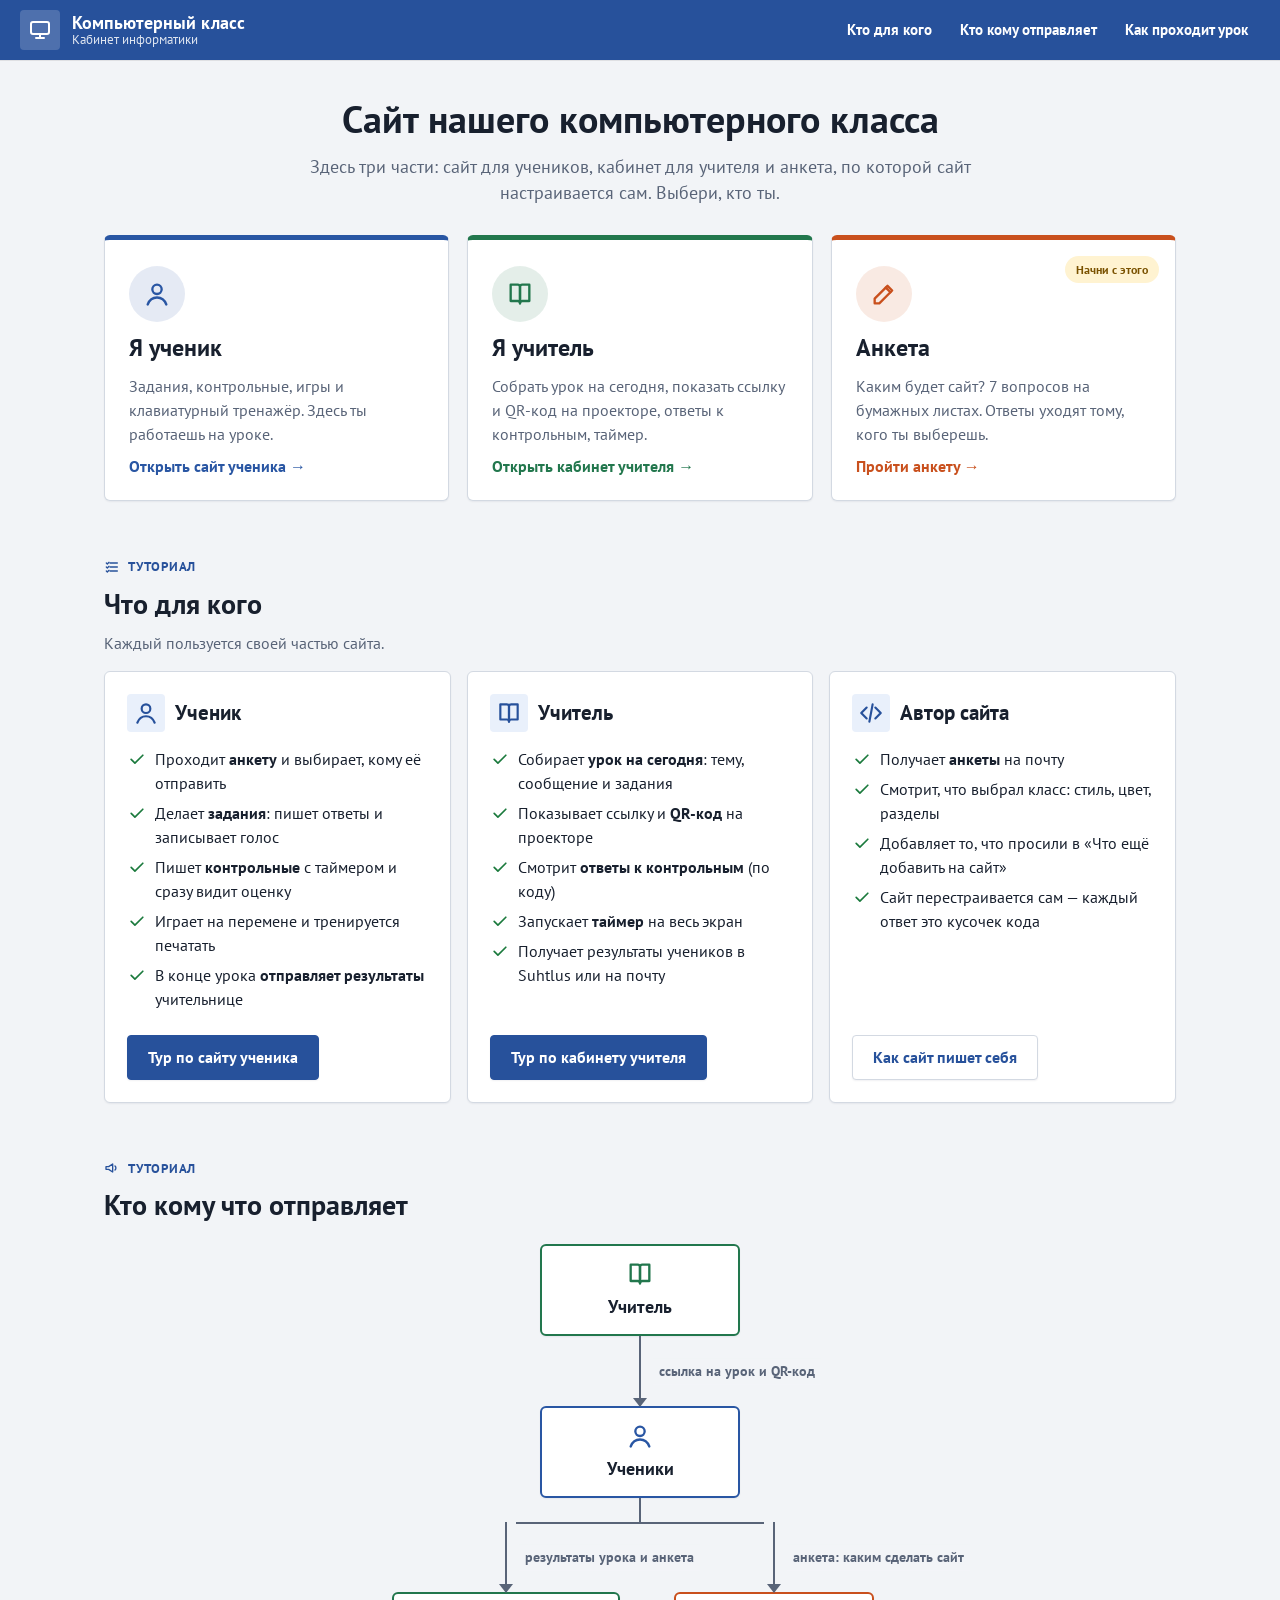
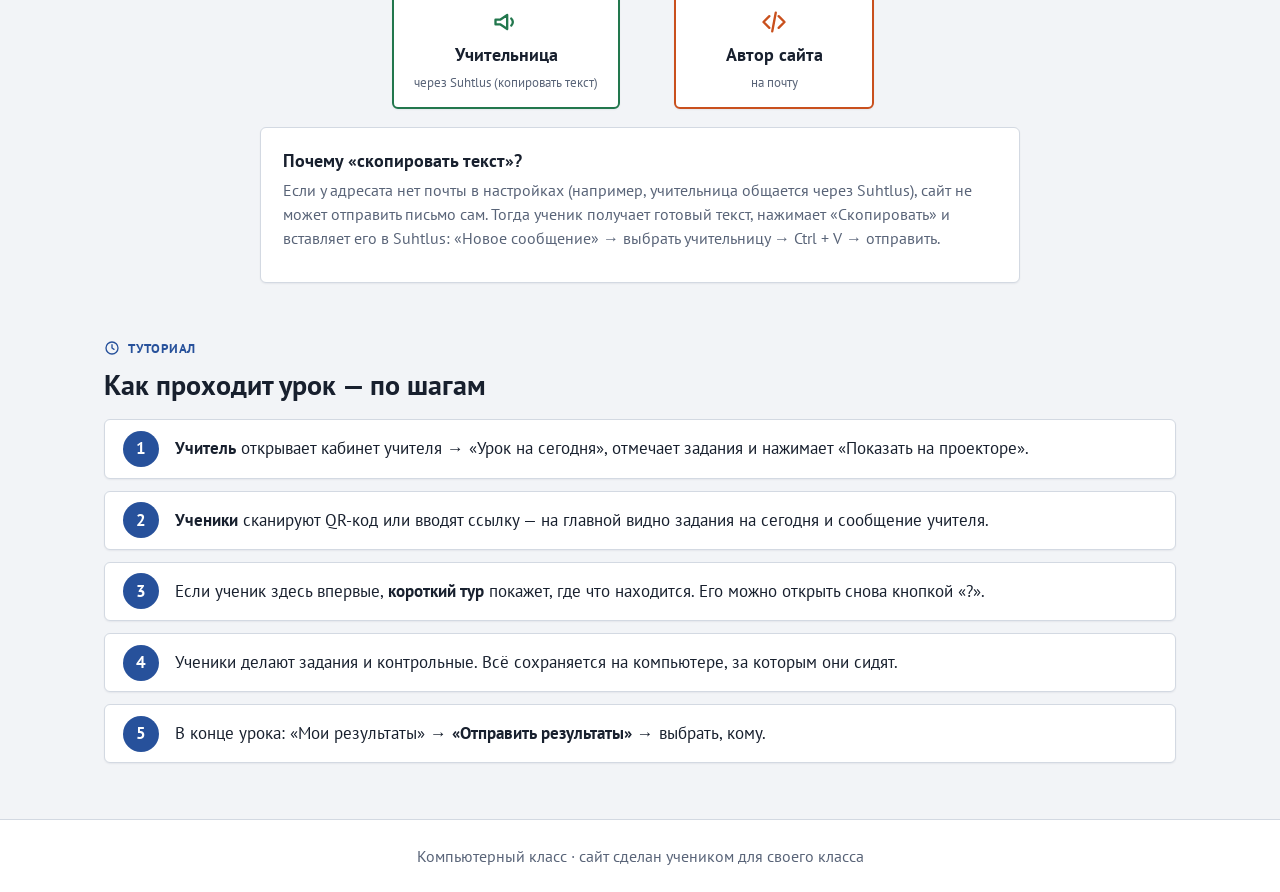
==== commit 3fc8e7bf: "Кабинет учителя, туториал «кто для кого», выбор адресата и почта - index.html: выбор роли и туториал" ====
--- a/index.html
+++ b/index.html
@@ -1,35 +1,141 @@
 <!doctype html>
-<html lang="ru">
+<html lang="ru" class="site style-strict mode-light">
 <head>
   <meta charset="utf-8">
   <meta name="viewport" content="width=device-width, initial-scale=1">
-  <title>Анкета — сайт для компьютерного класса</title>
-  <meta name="description" content="Анкета для учеников: ответь на вопросы — и сайт компьютерного класса соберётся сам.">
+  <title>Компьютерный класс</title>
+  <meta name="description" content="Сайт компьютерного класса: для учеников, для учителя и анкета. Кто что делает и куда что отправляется.">
   <link rel="preconnect" href="https://fonts.googleapis.com">
   <link rel="preconnect" href="https://fonts.gstatic.com" crossorigin>
-  <link rel="stylesheet" href="https://fonts.googleapis.com/css2?family=Caveat:wght@500;700&family=PT+Sans:wght@400;700&family=PT+Serif:ital,wght@0,400;0,700;1,400&display=swap">
-  <link rel="stylesheet" href="css/exam.css">
+  <link rel="stylesheet" href="https://fonts.googleapis.com/css2?family=PT+Sans:wght@400;700&display=swap">
+  <link rel="stylesheet" href="css/site.css">
+  <link rel="stylesheet" href="css/landing.css">
 </head>
 <body>
-  <div class="ink-progress" aria-hidden="true"><div class="ink-progress__bar" id="inkBar"></div></div>
+  <header class="hdr">
+    <a class="hdr__brand" href="index.html">
+      <span class="hdr__mark" data-icon="monitor"></span>
+      <span class="hdr__titles"><b>Компьютерный класс</b><small>Кабинет информатики</small></span>
+    </a>
+    <nav class="hdr__nav" aria-label="Разделы">
+      <a href="#roles">Кто для кого</a>
+      <a href="#flow">Кто кому отправляет</a>
+      <a href="#steps">Как проходит урок</a>
+    </nav>
+  </header>
 
-  <nav class="sheet-tabs" id="sheetTabs" aria-label="Листы анкеты"></nav>
+  <main class="land">
+    <section class="land__hero">
+      <h1>Сайт нашего компьютерного класса</h1>
+      <p class="muted">Здесь три части: сайт для учеников, кабинет для учителя и анкета, по которой сайт настраивается сам. Выбери, кто ты.</p>
+    </section>
 
-  <main class="stack" id="stack"></main>
+    <section class="roles-pick" aria-label="Выбери, кто ты">
+      <a class="pick pick--student" href="site.html">
+        <span class="pick__icon" data-icon="user"></span>
+        <span class="pick__who">Я ученик</span>
+        <span class="pick__what">Задания, контрольные, игры и клавиатурный тренажёр. Здесь ты работаешь на уроке.</span>
+        <span class="pick__go">Открыть сайт ученика →</span>
+      </a>
+      <a class="pick pick--teacher" href="teacher.html">
+        <span class="pick__icon" data-icon="book"></span>
+        <span class="pick__who">Я учитель</span>
+        <span class="pick__what">Собрать урок на сегодня, показать ссылку и QR-код на проекторе, ответы к контрольным, таймер.</span>
+        <span class="pick__go">Открыть кабинет учителя →</span>
+      </a>
+      <a class="pick pick--survey" href="anketa.html">
+        <span class="badge badge--warn pick__badge">Начни с этого</span>
+        <span class="pick__icon" data-icon="pencil"></span>
+        <span class="pick__who">Анкета</span>
+        <span class="pick__what">Каким будет сайт? 7 вопросов на бумажных листах. Ответы уходят тому, кого ты выберешь.</span>
+        <span class="pick__go">Пройти анкету →</span>
+      </a>
+    </section>
 
-  <aside class="sticky-note" id="stickyNote" aria-label="Предпросмотр сайта">
-    <div class="sticky-note__tape" aria-hidden="true"></div>
-    <p class="sticky-note__title">Так сейчас выглядит сайт</p>
-    <div class="sticky-note__frame">
-      <iframe id="previewFrame" title="Предпросмотр сайта класса" src="site.html?embed=1" tabindex="-1" loading="lazy"></iframe>
-    </div>
-    <a class="sticky-note__link" id="previewLink" href="site.html" target="_blank" rel="noopener">Открыть сайт целиком ↗</a>
-  </aside>
+    <!-- ───── Кто для кого ───── -->
+    <section class="land__section" id="roles">
+      <p class="eyebrow" data-icon-before="tests">Туториал</p>
+      <h2>Что для кого</h2>
+      <p class="muted">Каждый пользуется своей частью сайта.</p>
+      <div class="who-grid">
+        <article class="card who">
+          <h3><span class="who__icon" data-icon="user"></span>Ученик</h3>
+          <ul class="ticks" data-ticks>
+            <li>Проходит <b>анкету</b> и выбирает, кому её отправить</li>
+            <li>Делает <b>задания</b>: пишет ответы и записывает голос</li>
+            <li>Пишет <b>контрольные</b> с таймером и сразу видит оценку</li>
+            <li>Играет на перемене и тренируется печатать</li>
+            <li>В конце урока <b>отправляет результаты</b> учительнице</li>
+          </ul>
+          <a class="btn" href="site.html?tour=1">Тур по сайту ученика</a>
+        </article>
+        <article class="card who">
+          <h3><span class="who__icon" data-icon="book"></span>Учитель</h3>
+          <ul class="ticks" data-ticks>
+            <li>Собирает <b>урок на сегодня</b>: тему, сообщение и задания</li>
+            <li>Показывает ссылку и <b>QR-код</b> на проекторе</li>
+            <li>Смотрит <b>ответы к контрольным</b> (по коду)</li>
+            <li>Запускает <b>таймер</b> на весь экран</li>
+            <li>Получает результаты учеников в Suhtlus или на почту</li>
+          </ul>
+          <a class="btn" href="teacher.html?tour=1">Тур по кабинету учителя</a>
+        </article>
+        <article class="card who">
+          <h3><span class="who__icon" data-icon="code"></span>Автор сайта</h3>
+          <ul class="ticks" data-ticks>
+            <li>Получает <b>анкеты</b> на почту</li>
+            <li>Смотрит, что выбрал класс: стиль, цвет, разделы</li>
+            <li>Добавляет то, что просили в «Что ещё добавить на сайт»</li>
+            <li>Сайт перестраивается сам — каждый ответ это кусочек кода</li>
+          </ul>
+          <a class="btn btn--ghost" href="site.html#/settings">Как сайт пишет себя</a>
+        </article>
+      </div>
+    </section>
+
+    <!-- ───── Кто кому отправляет ───── -->
+    <section class="land__section" id="flow">
+      <p class="eyebrow" data-icon-before="megaphone">Туториал</p>
+      <h2>Кто кому что отправляет</h2>
+      <div class="flow" aria-label="Схема: кто кому отправляет">
+        <div class="flow__node flow__node--teacher"><span data-icon="book"></span><b>Учитель</b></div>
+        <div class="flow__arrow flow__arrow--down"><span>ссылка на урок и QR-код</span></div>
+        <div class="flow__node flow__node--student"><span data-icon="user"></span><b>Ученики</b></div>
+        <div class="flow__split">
+          <div class="flow__branch">
+            <div class="flow__arrow flow__arrow--down"><span>результаты урока и анкета</span></div>
+            <div class="flow__node flow__node--teacher"><span data-icon="megaphone"></span><b>Учительница</b><small data-recipient="teacher"></small></div>
+          </div>
+          <div class="flow__branch">
+            <div class="flow__arrow flow__arrow--down"><span>анкета: каким сделать сайт</span></div>
+            <div class="flow__node flow__node--author"><span data-icon="code"></span><b>Автор сайта</b><small data-recipient="author"></small></div>
+          </div>
+        </div>
+      </div>
+      <div class="card note">
+        <h3>Почему «скопировать текст»?</h3>
+        <p class="muted">Если у адресата нет почты в настройках (например, учительница общается через Suhtlus), сайт не может отправить письмо сам. Тогда ученик получает готовый текст, нажимает «Скопировать» и вставляет его в Suhtlus: «Новое сообщение» → выбрать учительницу → Ctrl + V → отправить.</p>
+      </div>
+    </section>
+
+    <!-- ───── Как проходит урок ───── -->
+    <section class="land__section" id="steps">
+      <p class="eyebrow" data-icon-before="clock">Туториал</p>
+      <h2>Как проходит урок — по шагам</h2>
+      <ol class="steps">
+        <li><b>Учитель</b> открывает кабинет учителя → «Урок на сегодня», отмечает задания и нажимает «Показать на проекторе».</li>
+        <li><b>Ученики</b> сканируют QR-код или вводят ссылку — на главной видно задания на сегодня и сообщение учителя.</li>
+        <li>Если ученик здесь впервые, <b>короткий тур</b> покажет, где что находится. Его можно открыть снова кнопкой «?».</li>
+        <li>Ученики делают задания и контрольные. Всё сохраняется на компьютере, за которым они сидят.</li>
+        <li>В конце урока: «Мои результаты» → <b>«Отправить результаты»</b> → выбрать, кому.</li>
+      </ol>
+    </section>
+  </main>
+
+  <footer class="land__foot">Компьютерный класс · сайт сделан учеником для своего класса</footer>
 
   <script src="config.js"></script>
-  <script src="js/engine.js"></script>
-  <script src="js/questions.js"></script>
-  <script src="js/send.js"></script>
-  <script src="js/exam.js"></script>
+  <script src="js/site/ui.js"></script>
+  <script src="js/landing.js"></script>
 </body>
 </html>
--- a/css/site.css
+++ b/css/site.css
@@ -0,0 +1,736 @@
+/*
+ * Сайт компьютерного класса.
+ * Всё оформление — через переменные. Ниже значения по умолчанию,
+ * поверх них движок вписывает кусочки кода из ответов анкеты (тег #generated-theme).
+ */
+.site {
+  --hue: 218;
+  --sat: 60%;
+  --lit: 38%;
+  --shift: 0%;
+  --accent: hsl(var(--hue) var(--sat) calc(var(--lit) - var(--shift)));
+  --accent-ink: var(--accent);
+  --accent-soft: hsl(var(--hue) 70% 95%);
+  --accent-text: #fff;
+  --radius: 6px;
+  --radius-sm: 4px;
+  --border: 1px solid var(--line);
+  --shadow: 0 1px 2px rgba(15, 25, 45, 0.06);
+  --font: "PT Sans", "Segoe UI", Arial, sans-serif;
+  --font-head: var(--font);
+  --fs: 16px;
+  --bg: #f2f4f7;
+  --surface: #ffffff;
+  --surface-2: #f7f8fa;
+  --line: #d3d9e2;
+  --ink: #18202e;
+  --ink-shadow: rgba(0, 0, 0, 0.2);
+  --text: #18202e;
+  --muted: #596478;
+  --ok: #1b7a3d;
+  --ok-soft: #e2f4e8;
+  --bad: #b42318;
+  --bad-soft: #fde6e3;
+  --warn: #7a5200;
+  --warn-soft: #fff3d1;
+  --side-w: 236px;
+  --blob-l: 82%;
+
+  font-size: var(--fs);
+  color-scheme: light;
+}
+
+/* ───── Тёмная тема ───── */
+.site.mode-dark {
+  --bg: #11151d;
+  --surface: #1a202b;
+  --surface-2: #212836;
+  --line: #333d50;
+  --text: #e5eaf3;
+  --muted: #9ca8bf;
+  --accent-ink: hsl(var(--hue) 85% 74%);
+  --accent-soft: hsl(var(--hue) 32% 22%);
+  --ok: #6fd393; --ok-soft: #173524;
+  --bad: #ff8a80; --bad-soft: #3d1c1a;
+  --warn: #f3c565; --warn-soft: #3a2f12;
+  color-scheme: dark;
+}
+.site.style-soft.mode-dark { --ink: #cfc3ea; --ink-shadow: #05030a; --line: #cfc3ea; --bg: #1c1726; --surface: #251f32; --surface-2: #2c253b; --blob-l: 28%; }
+@media (prefers-color-scheme: dark) {
+  .site.mode-auto {
+    --bg: #11151d;
+    --surface: #1a202b;
+    --surface-2: #212836;
+    --line: #333d50;
+    --text: #e5eaf3;
+    --muted: #9ca8bf;
+    --accent-ink: hsl(var(--hue) 85% 74%);
+    --accent-soft: hsl(var(--hue) 32% 22%);
+    --ok: #6fd393; --ok-soft: #173524;
+    --bad: #ff8a80; --bad-soft: #3d1c1a;
+    --warn: #f3c565; --warn-soft: #3a2f12;
+    color-scheme: dark;
+  }
+  .site.style-soft.mode-auto { --ink: #cfc3ea; --ink-shadow: #05030a; --line: #cfc3ea; --bg: #1c1726; --surface: #251f32; --surface-2: #2c253b; --blob-l: 28%; }
+}
+
+* { box-sizing: border-box; }
+html, body { margin: 0; }
+
+body {
+  font-family: var(--font);
+  font-size: 1rem;
+  line-height: 1.5;
+  color: var(--text);
+  background: var(--bg);
+  min-height: 100vh;
+  transition: background 0.25s, color 0.25s;
+}
+h1, h2, h3 { font-family: var(--font-head); line-height: 1.2; margin: 0 0 0.4em; }
+h1 { font-size: 1.85rem; }
+h2 { font-size: 1.3rem; }
+h3 { font-size: 1.1rem; }
+p { margin: 0 0 0.6em; }
+a { color: var(--accent-ink); }
+.muted { color: var(--muted); }
+.small { font-size: 0.875rem; }
+.sr-only { position: absolute; width: 1px; height: 1px; overflow: hidden; clip: rect(0 0 0 0); white-space: nowrap; }
+
+.ico { width: 1.25em; height: 1.25em; flex: none; fill: none; stroke: currentColor; stroke-width: 2; stroke-linecap: round; stroke-linejoin: round; vertical-align: -0.25em; }
+
+.skip { position: absolute; left: -999px; top: 8px; z-index: 100; padding: 8px 14px; background: var(--accent); color: var(--accent-text); border-radius: var(--radius-sm); }
+.skip:focus { left: 8px; }
+
+:focus-visible { outline: 3px solid hsl(var(--hue) 80% 60%); outline-offset: 2px; }
+
+/* ───── Шапка ───── */
+.hdr {
+  position: sticky;
+  top: 0;
+  z-index: 20;
+  display: flex;
+  align-items: center;
+  justify-content: space-between;
+  gap: 12px;
+  padding: 10px 20px;
+  background: var(--accent);
+  color: var(--accent-text);
+  box-shadow: 0 1px 0 rgba(0, 0, 0, 0.08);
+}
+.hdr__brand { display: flex; align-items: center; gap: 12px; color: inherit; text-decoration: none; min-width: 0; }
+.hdr__mark { display: grid; place-items: center; width: 40px; height: 40px; flex: none; background: rgba(255, 255, 255, 0.18); border-radius: var(--radius-sm); }
+.hdr__mark .ico { width: 24px; height: 24px; }
+.hdr__titles { display: flex; flex-direction: column; line-height: 1.15; min-width: 0; }
+.hdr__titles b { font-family: var(--font-head); font-size: 1.15rem; white-space: nowrap; }
+.hdr__titles small { opacity: 0.85; font-size: 0.8rem; }
+.hdr__right { display: flex; align-items: center; gap: 8px; }
+.chip {
+  display: inline-flex; align-items: center; gap: 8px;
+  max-width: 220px;
+  padding: 7px 14px;
+  font: inherit; font-size: 0.9rem; font-weight: 600;
+  color: inherit;
+  background: rgba(255, 255, 255, 0.16);
+  border: 1px solid rgba(255, 255, 255, 0.35);
+  border-radius: 999px;
+  cursor: pointer;
+}
+.chip span { overflow: hidden; text-overflow: ellipsis; white-space: nowrap; }
+.chip:hover { background: rgba(255, 255, 255, 0.26); }
+.icon-btn { display: grid; place-items: center; width: 40px; height: 40px; color: inherit; border-radius: var(--radius-sm); }
+.icon-btn:hover { background: rgba(255, 255, 255, 0.18); }
+
+/* ───── Каркас ───── */
+.shell { display: grid; grid-template-columns: var(--side-w) 1fr; min-height: calc(100vh - 60px); }
+.side {
+  position: sticky;
+  top: 60px;
+  align-self: start;
+  height: calc(100vh - 60px);
+  display: flex;
+  flex-direction: column;
+  gap: 4px;
+  padding: 16px 12px;
+  background: var(--surface);
+  border-right: var(--border);
+  overflow-y: auto;
+}
+.side__link {
+  display: flex; align-items: center; gap: 12px;
+  padding: 10px 12px;
+  color: var(--text);
+  text-decoration: none;
+  font-weight: 600;
+  border-radius: var(--radius-sm);
+  border: 1px solid transparent;
+}
+.side__link:hover { background: var(--accent-soft); }
+.side__link.is-active { background: var(--accent); color: var(--accent-text); }
+.side__link--bottom { margin-top: auto; }
+.main { padding: 28px 32px 48px; min-width: 0; outline: none; }
+
+.page { max-width: 1120px; margin: 0 auto; }
+.page--narrow { max-width: 780px; }
+.page-head { margin-bottom: 20px; }
+.page-head p { max-width: 70ch; }
+.section-title { margin: 28px 0 12px; }
+
+/* ───── Карточки и сетки ───── */
+.card {
+  background: var(--surface);
+  border: var(--border);
+  border-radius: var(--radius);
+  box-shadow: var(--shadow);
+  padding: 22px;
+  color: inherit;
+}
+.card + .card { margin-top: 16px; }
+.grid { display: grid; gap: 16px; }
+.grid > .card + .card { margin-top: 0; }
+.grid--home { grid-template-columns: 1.15fr 1fr 1fr; margin-top: 16px; }
+.grid--2 { grid-template-columns: 1fr 1fr; margin-top: 16px; }
+.grid--settings { grid-template-columns: minmax(0, 1fr) minmax(0, 1fr); align-items: start; }
+.cards { display: grid; grid-template-columns: repeat(auto-fill, minmax(280px, 1fr)); gap: 16px; }
+.cards > .card + .card { margin-top: 0; }
+
+.eyebrow {
+  display: flex; align-items: center; gap: 8px;
+  margin: 0 0 10px;
+  font-size: 0.8rem; font-weight: 700; letter-spacing: 0.06em; text-transform: uppercase;
+  color: var(--accent-ink);
+}
+
+.hero { display: flex; justify-content: space-between; align-items: center; gap: 20px; padding: 26px 28px; }
+.hero h1 { font-size: 2.1rem; margin-bottom: 0.2em; }
+.hero__date { margin: 0 0 4px; font-weight: 700; color: var(--accent-ink); }
+.hero__art { flex: none; display: grid; place-items: center; width: 108px; height: 108px; border-radius: 50%; background: var(--accent-soft); color: var(--accent-ink); }
+.hero__art .ico { width: 56px; height: 56px; stroke-width: 1.6; }
+.hero__form { display: flex; gap: 8px; margin-top: 12px; max-width: 420px; }
+
+.lesson h2 { font-size: 1.45rem; }
+.ticks { list-style: none; margin: 0 0 18px; padding: 0; }
+.ticks li { display: flex; gap: 8px; align-items: flex-start; margin: 6px 0; }
+.ticks .ico { color: var(--ok); margin-top: 2px; }
+
+.stats { display: flex; flex-direction: column; gap: 14px; margin-bottom: 14px; }
+.stat { display: flex; flex-direction: column; }
+.stat b { font-family: var(--font-head); font-size: 1.9rem; line-height: 1.1; color: var(--accent-ink); }
+.stat b small { font-size: 1rem; color: var(--muted); font-weight: 600; }
+.stat > span:not(.meter) { color: var(--muted); font-size: 0.9rem; }
+.meter { display: block; height: 8px; margin-top: 6px; background: var(--surface-2); border: var(--border); border-radius: 999px; overflow: hidden; }
+.meter > span { display: block; height: 100%; width: 0; background: var(--accent); transition: width 0.3s; }
+
+.news { list-style: none; margin: 0; padding: 0; }
+.news li { display: flex; gap: 12px; align-items: flex-start; padding: 10px 0; border-bottom: var(--border); }
+.news li:last-child { border-bottom: 0; padding-bottom: 0; }
+.news li:first-child { padding-top: 0; }
+.news p { margin: 2px 0 0; font-size: 0.92rem; }
+
+.tiles { display: grid; grid-template-columns: repeat(auto-fill, minmax(200px, 1fr)); gap: 14px; }
+.tile {
+  display: flex; flex-direction: column; gap: 6px;
+  padding: 18px;
+  text-decoration: none; color: var(--text);
+  background: var(--surface);
+  border: var(--border);
+  border-radius: var(--radius);
+  box-shadow: var(--shadow);
+  transition: border-color 0.15s, transform 0.15s;
+}
+.tile:hover { border-color: var(--accent); }
+.tile__icon { display: grid; place-items: center; width: 46px; height: 46px; margin-bottom: 4px; background: var(--accent); color: var(--accent-text); border-radius: var(--radius-sm); }
+.tile__icon .ico { width: 24px; height: 24px; }
+.tile__title { font-family: var(--font-head); font-weight: 700; font-size: 1.08rem; }
+.tile__desc { font-size: 0.9rem; }
+
+/* ───── Кнопки и поля ───── */
+.btn {
+  display: inline-flex; align-items: center; justify-content: center; gap: 8px;
+  padding: 10px 20px;
+  font: inherit; font-weight: 700; font-size: 0.97rem;
+  text-decoration: none;
+  color: var(--accent-text);
+  background: var(--accent);
+  border: var(--border);
+  border-color: var(--accent);
+  border-radius: var(--radius-sm);
+  box-shadow: var(--shadow);
+  cursor: pointer;
+  transition: filter 0.12s, transform 0.12s;
+}
+.btn:hover:not(:disabled) { filter: brightness(1.08); }
+.btn:disabled { opacity: 0.45; cursor: not-allowed; }
+.btn--ghost { background: var(--surface); color: var(--accent-ink); border-color: var(--line); }
+.btn--ok { background: var(--ok); border-color: var(--ok); }
+.mode-dark .btn--ok { color: #0d2517; }
+.btn--bad { background: var(--bad); border-color: var(--bad); }
+.mode-dark .btn--bad { color: #2a0d0b; }
+.btn--danger { color: var(--bad); }
+.btn--lg { padding: 13px 26px; font-size: 1.08rem; }
+.link { font-weight: 700; color: var(--accent-ink); text-decoration: none; }
+a.link:hover { text-decoration: underline; }
+.back { display: inline-flex; align-items: center; gap: 4px; margin-bottom: 14px; font-weight: 700; text-decoration: none; color: var(--accent-ink); }
+.back:hover { text-decoration: underline; }
+
+.input {
+  width: 100%;
+  padding: 10px 12px;
+  font: inherit;
+  color: var(--text);
+  background: var(--surface);
+  border: var(--border);
+  border-radius: var(--radius-sm);
+}
+.input:focus { outline: 3px solid var(--accent-soft); border-color: var(--accent); }
+.input--lg { font-size: 1.15rem; padding: 12px 14px; }
+.textarea { resize: vertical; min-height: 180px; line-height: 1.55; }
+.label { display: block; margin: 0 0 6px; font-weight: 700; }
+
+.row { display: flex; align-items: center; gap: 10px; flex-wrap: wrap; margin-top: 14px; }
+.row--between { justify-content: space-between; }
+.row--center { justify-content: center; }
+.row--tight { margin-top: 0; flex-wrap: nowrap; }
+
+.seg { display: inline-flex; flex-wrap: wrap; gap: 4px; padding: 4px; background: var(--surface-2); border: var(--border); border-radius: var(--radius-sm); }
+.seg button {
+  display: inline-flex; align-items: center; gap: 6px;
+  padding: 7px 14px;
+  font: inherit; font-size: 0.92rem; font-weight: 600;
+  color: var(--text);
+  background: transparent;
+  border: 1px solid transparent;
+  border-radius: var(--radius-sm);
+  cursor: pointer;
+}
+.seg button:hover { background: var(--accent-soft); }
+.seg button.is-on { background: var(--accent); color: var(--accent-text); }
+.seg--filter { margin-bottom: 16px; }
+.seg--wrap { display: flex; }
+.swatch { display: inline-block; width: 14px; height: 14px; border-radius: 3px; border: 1px solid rgba(0, 0, 0, 0.25); }
+
+.badge {
+  display: inline-flex; align-items: center; gap: 5px;
+  padding: 3px 10px;
+  font-size: 0.78rem; font-weight: 700;
+  white-space: nowrap;
+  color: var(--muted);
+  background: var(--surface-2);
+  border: var(--border);
+  border-radius: 999px;
+}
+.badge .ico { width: 1em; height: 1em; }
+.badge--type { color: var(--accent-ink); background: var(--accent-soft); border-color: transparent; }
+.badge--ok { color: var(--ok); background: var(--ok-soft); border-color: transparent; }
+.badge--warn { color: var(--warn); background: var(--warn-soft); border-color: transparent; }
+
+.alert { display: flex; gap: 8px; align-items: flex-start; margin: 14px 0 0; padding: 11px 14px; border-radius: var(--radius-sm); font-size: 0.95rem; }
+.alert[hidden] { display: none; }
+.alert .ico { margin-top: 2px; }
+.alert--ok { background: var(--ok-soft); color: var(--ok); }
+.alert--warn { background: var(--warn-soft); color: var(--warn); }
+.alert--info { background: var(--accent-soft); color: var(--text); }
+
+/* ───── Задания ───── */
+.task-card { display: flex; flex-direction: column; gap: 8px; text-decoration: none; transition: border-color 0.15s, transform 0.15s; }
+.task-card:hover { border-color: var(--accent); }
+.task-card h3 { margin: 4px 0 0; }
+.task-card .link { margin-top: auto; }
+.task-card__top { display: flex; justify-content: space-between; gap: 8px; flex-wrap: wrap; margin-bottom: 4px; }
+.clamp { display: -webkit-box; -webkit-line-clamp: 3; -webkit-box-orient: vertical; overflow: hidden; }
+.meta { display: flex; align-items: center; gap: 6px; flex-wrap: wrap; color: var(--muted); font-size: 0.9rem; margin: 0; }
+.prompt { font-size: 1.12rem; margin: 10px 0 16px; }
+.passage { margin: 0 0 18px; padding: 14px 18px; background: var(--surface-2); border-left: 4px solid var(--accent); border-radius: var(--radius-sm); font-size: 1.1rem; line-height: 1.65; }
+
+/* запись голоса */
+.rec { padding: 16px; background: var(--surface-2); border: var(--border); border-radius: var(--radius); margin-bottom: 10px; }
+.rec__row { display: flex; align-items: center; gap: 14px; flex-wrap: wrap; }
+.rec__time { font-family: var(--font-head); font-size: 1.5rem; font-weight: 700; font-variant-numeric: tabular-nums; min-width: 4ch; }
+.rec__meter { flex: 1; min-width: 100px; max-width: 260px; height: 10px; background: var(--surface); border: var(--border); border-radius: 999px; overflow: hidden; }
+.rec__meter span { display: block; height: 100%; width: 0; background: var(--ok); transition: width 0.08s linear; }
+.rec__state { margin: 10px 0 0; }
+.rec audio { width: 100%; margin-top: 12px; }
+.rec.is-recording .btn { background: var(--bad); border-color: var(--bad); }
+.rec.is-recording .rec__time { color: var(--bad); }
+.rec.is-recording .rec__time::before { content: "● "; animation: blink 1s infinite; }
+@keyframes blink { 50% { opacity: 0.25; } }
+
+/* ───── Контрольные ───── */
+.facts { list-style: none; margin: 10px 0 0; padding: 0; }
+.facts li { display: flex; align-items: center; gap: 10px; margin: 8px 0; font-size: 1.05rem; }
+.facts .ico { color: var(--accent-ink); }
+.test__top { display: flex; justify-content: space-between; align-items: center; gap: 12px; margin-bottom: 14px; }
+.timer { font-family: var(--font-head); font-size: 1.35rem; font-weight: 700; font-variant-numeric: tabular-nums; padding: 4px 12px; background: var(--accent-soft); color: var(--accent-ink); border-radius: var(--radius-sm); }
+.timer.is-low { background: var(--bad-soft); color: var(--bad); }
+.dots { display: flex; flex-wrap: wrap; gap: 6px; margin-bottom: 18px; }
+.dot {
+  width: 36px; height: 36px;
+  font: inherit; font-weight: 700; font-size: 0.9rem;
+  color: var(--text);
+  background: var(--surface);
+  border: var(--border);
+  border-radius: var(--radius-sm);
+  cursor: pointer;
+}
+.dot.is-done { background: var(--accent-soft); color: var(--accent-ink); border-color: var(--accent); }
+.dot.is-current { background: var(--accent); color: var(--accent-text); border-color: var(--accent); }
+.test__q { font-size: 1.45rem; margin: 4px 0 16px; }
+.test__nav { margin-top: 22px; }
+.opts { display: flex; flex-direction: column; gap: 8px; }
+.opt {
+  display: flex; align-items: center; gap: 12px;
+  padding: 13px 16px;
+  font-size: 1.05rem;
+  background: var(--surface);
+  border: var(--border);
+  border-radius: var(--radius-sm);
+  cursor: pointer;
+}
+.opt:hover { border-color: var(--accent); }
+.opt.is-on { border-color: var(--accent); background: var(--accent-soft); box-shadow: inset 0 0 0 1px var(--accent); }
+.opt input { width: 20px; height: 20px; accent-color: var(--accent); flex: none; margin: 0; }
+
+.result { display: flex; align-items: center; gap: 22px; margin: 6px 0 4px; }
+.result h1 { margin-bottom: 4px; }
+.mark {
+  display: grid; place-items: center; flex: none;
+  width: 96px; height: 96px;
+  font-family: var(--font-head); font-size: 3rem; font-weight: 700;
+  border-radius: 50%;
+  border: 4px solid currentColor;
+}
+.mark--5 { color: var(--ok); background: var(--ok-soft); }
+.mark--4 { color: var(--accent-ink); background: var(--accent-soft); }
+.mark--3 { color: var(--warn); background: var(--warn-soft); }
+.mark--2 { color: var(--bad); background: var(--bad-soft); }
+.mark--sm { display: inline-grid; width: 30px; height: 30px; font-size: 1rem; border-width: 2px; vertical-align: middle; }
+
+.review { list-style: none; margin: 0; padding: 0; }
+.review__item { display: flex; gap: 12px; padding: 12px 14px; margin-bottom: 8px; border-radius: var(--radius-sm); border: var(--border); }
+.review__item p { margin: 4px 0 0; }
+.review__icon { display: grid; place-items: center; flex: none; width: 30px; height: 30px; border-radius: 50%; }
+.review__item.is-ok .review__icon { background: var(--ok-soft); color: var(--ok); }
+.review__item.is-bad .review__icon { background: var(--bad-soft); color: var(--bad); }
+.review__item.is-voice .review__icon { background: var(--accent-soft); color: var(--accent-ink); }
+.review__right { color: var(--ok); font-weight: 700; }
+
+/* ───── Игры ───── */
+.toolbar { display: flex; justify-content: space-between; align-items: center; gap: 12px; flex-wrap: wrap; margin-bottom: 18px; }
+.toolbar__stats { display: flex; gap: 18px; flex-wrap: wrap; color: var(--muted); }
+.toolbar__stats span { display: inline-flex; align-items: center; gap: 6px; }
+.toolbar__stats b { color: var(--text); font-variant-numeric: tabular-nums; }
+
+.mem { display: grid; grid-template-columns: repeat(var(--cols, 4), 1fr); gap: 12px; max-width: 520px; }
+.mem__card {
+  aspect-ratio: 1;
+  font-size: clamp(1.8rem, 6vw, 2.6rem);
+  background: var(--accent);
+  border: var(--border);
+  border-color: var(--accent);
+  border-radius: var(--radius);
+  box-shadow: var(--shadow);
+  cursor: pointer;
+  transition: transform 0.25s, background 0.2s;
+}
+.mem__face { opacity: 0; transition: opacity 0.15s; }
+.mem__card:hover:not(.is-open) { transform: translateY(-2px); }
+.mem__card.is-open { background: var(--surface); border-color: var(--line); }
+.mem__card.is-open .mem__face { opacity: 1; }
+.mem__card.is-found { background: var(--ok-soft); border-color: var(--ok); }
+
+.truth { min-height: 340px; display: flex; flex-direction: column; }
+.truth__center { margin: auto; text-align: center; display: flex; flex-direction: column; align-items: center; gap: 10px; }
+.truth__big { display: grid; place-items: center; width: 84px; height: 84px; border-radius: 50%; background: var(--accent-soft); color: var(--accent-ink); }
+.truth__big .ico { width: 42px; height: 42px; }
+.truth__top { display: flex; justify-content: space-between; color: var(--muted); font-weight: 600; }
+.truth__bar { height: 8px; margin: 10px 0 0; background: var(--surface-2); border-radius: 999px; overflow: hidden; }
+.truth__bar span { display: block; height: 100%; width: 100%; background: var(--accent); }
+.truth__text { margin: auto 0; padding: 30px 0; text-align: center; font-family: var(--font-head); font-size: 1.75rem; font-weight: 700; line-height: 1.3; }
+.truth__btns { display: grid; grid-template-columns: 1fr 1fr; gap: 12px; }
+.truth__fb { min-height: 1.6em; margin: 12px 0 0; text-align: center; font-weight: 700; font-size: 1.1rem; }
+.truth__fb.is-ok { color: var(--ok); }
+.truth__fb.is-bad { color: var(--bad); }
+
+/* тренажёр */
+.type-text {
+  padding: 18px 20px;
+  margin-bottom: 12px;
+  font-family: "Consolas", "PT Mono", monospace;
+  font-size: 1.45rem;
+  line-height: 1.7;
+  letter-spacing: 0.02em;
+  background: var(--surface-2);
+  border: var(--border);
+  border-radius: var(--radius-sm);
+  cursor: text;
+  word-break: break-word;
+}
+.type-text span { border-radius: 2px; }
+.type-text .ok { color: var(--ok); }
+.type-text .bad { color: var(--bad); background: var(--bad-soft); text-decoration: underline; }
+.type-text .cur { background: var(--accent); color: var(--accent-text); animation: blink 1.1s infinite; }
+.type-input { font-size: 1.15rem; }
+.kbd { margin-top: 18px; display: flex; flex-direction: column; gap: 6px; font-family: var(--font); user-select: none; overflow-x: auto; }
+.kbd__row { display: flex; gap: 6px; }
+.kbd__row--space { justify-content: center; padding-right: 3em; }
+.key {
+  display: grid; place-items: center;
+  min-width: 2.4em; height: 2.4em;
+  padding: 0 4px;
+  font-weight: 700; text-transform: uppercase; font-size: 0.95rem;
+  background: var(--surface);
+  border: var(--border);
+  border-radius: var(--radius-sm);
+  box-shadow: 0 2px 0 var(--line);
+  color: var(--muted);
+}
+.key--wide { min-width: 4.2em; text-transform: none; font-size: 0.8rem; }
+.key--space { min-width: 18em; text-transform: none; font-size: 0.8rem; }
+.key.is-next { background: var(--accent); color: var(--accent-text); border-color: var(--accent); box-shadow: 0 2px 0 hsl(var(--hue) 50% 25%); }
+
+/* ───── Результаты ───── */
+.table-wrap { overflow-x: auto; }
+.table { width: 100%; border-collapse: collapse; font-size: 0.95rem; }
+.table th, .table td { text-align: left; padding: 10px 12px; border-bottom: var(--border); }
+.table th { font-size: 0.8rem; text-transform: uppercase; letter-spacing: 0.05em; color: var(--muted); }
+.table tr:last-child td { border-bottom: 0; }
+.card h2 { display: flex; align-items: center; gap: 8px; }
+.big-num { font-family: var(--font-head); font-size: 2.6rem; font-weight: 700; color: var(--accent-ink); margin: 0; }
+.big-num small { font-size: 1rem; color: var(--muted); }
+.plain { margin: 0; padding-left: 18px; }
+.plain li { margin: 6px 0; }
+
+/* ───── Настройки ───── */
+.setting { padding: 14px 0; border-bottom: var(--border); }
+.setting:last-child { border-bottom: 0; padding-bottom: 0; }
+.code {
+  margin: 0;
+  padding: 16px;
+  min-height: 300px;
+  font: 0.88rem/1.6 Consolas, "Cascadia Mono", monospace;
+  background: #141922;
+  color: #d5deee;
+  border-radius: var(--radius-sm);
+  overflow: auto;
+  white-space: pre;
+}
+.code .is-new { color: #8fe3a8; animation: flash 1.5s ease-out; }
+@keyframes flash { from { background: rgba(143, 227, 168, 0.3); } to { background: transparent; } }
+
+.empty { text-align: center; padding: 40px 24px; }
+.empty__icon { display: inline-grid; place-items: center; width: 70px; height: 70px; margin-bottom: 10px; border-radius: 50%; background: var(--accent-soft); color: var(--accent-ink); font-size: 2rem; font-weight: 700; }
+.empty__icon .ico { width: 34px; height: 34px; }
+
+/* ───── Окно и уведомление ───── */
+.dialog { width: min(420px, calc(100vw - 32px)); padding: 0; border: var(--border); border-radius: var(--radius); background: var(--surface); color: var(--text); box-shadow: 0 20px 60px rgba(0, 0, 0, 0.3); }
+.dialog::backdrop { background: rgba(10, 15, 25, 0.45); }
+.dialog__form { padding: 22px; }
+.dialog__actions { display: flex; justify-content: flex-end; gap: 8px; margin-top: 16px; }
+.toast {
+  position: fixed; left: 50%; bottom: 24px; z-index: 50;
+  padding: 12px 20px;
+  background: var(--text); color: var(--bg);
+  border-radius: var(--radius-sm);
+  font-weight: 700;
+  transform: translate(-50%, 140%);
+  opacity: 0;
+  transition: transform 0.25s, opacity 0.25s;
+  pointer-events: none;
+}
+.toast.is-on { transform: translate(-50%, 0); opacity: 1; }
+
+/* ───── Особенности стилей ───── */
+.site.style-medium .tile:hover,
+.site.style-medium .task-card:hover { transform: translateY(-3px); }
+.site.style-medium .hdr { box-shadow: 0 4px 16px hsl(var(--hue) 50% 30% / 0.25); }
+
+/* мягкий: всё как будто нарисовано */
+.site.style-soft body {
+  background-image:
+    radial-gradient(circle at 8% 22%, hsl(var(--hue) 85% var(--blob-l) / 0.35) 0 70px, transparent 71px),
+    radial-gradient(circle at 96% 80%, hsl(calc(var(--hue) + 50) 85% var(--blob-l) / 0.35) 0 110px, transparent 111px),
+    radial-gradient(circle at 60% 4%, hsl(calc(var(--hue) - 50) 85% var(--blob-l) / 0.3) 0 50px, transparent 51px);
+  background-attachment: fixed;
+}
+.site.style-soft .hdr { border-bottom: var(--border); text-shadow: 1px 2px 0 rgba(0, 0, 0, 0.18); }
+.site.style-soft .side { background: transparent; border-right: 2.5px dashed var(--ink); }
+.site.style-soft .side__link.is-active { border: var(--border); box-shadow: var(--shadow); }
+.site.style-soft .side__link:hover { border: 2px dashed var(--ink); }
+.site.style-soft h1 { text-decoration: underline wavy hsl(var(--hue) 80% 65%); text-decoration-thickness: 2px; text-underline-offset: 7px; }
+.site.style-soft .btn { transition: transform 0.12s; }
+.site.style-soft .btn:hover:not(:disabled) { transform: rotate(-1.5deg) scale(1.04); filter: none; }
+.site.style-soft .btn:active:not(:disabled) { transform: translate(3px, 3px); box-shadow: 1px 1px 0 var(--ink-shadow); }
+.site.style-soft .btn--ghost { border-color: var(--ink); }
+.site.style-soft .tile:hover, .site.style-soft .task-card:hover { transform: rotate(-0.8deg) scale(1.02); }
+.site.style-soft .tile:nth-child(even):hover, .site.style-soft .task-card:nth-child(even):hover { transform: rotate(0.8deg) scale(1.02); }
+.site.style-soft .mem__card:hover:not(.is-open) { transform: rotate(-4deg); }
+.site.style-soft .news li, .site.style-soft .setting, .site.style-soft .table th, .site.style-soft .table td { border-bottom-style: dashed; border-bottom-width: 2px; }
+.site.style-soft .badge { border-width: 2px; }
+.site.style-soft .badge--type, .site.style-soft .badge--ok, .site.style-soft .badge--warn { border-color: currentColor; }
+.site.style-soft .opt, .site.style-soft .dot, .site.style-soft .key { border-width: 2px; }
+.site.style-soft .hdr__mark { border: 2px solid rgba(255, 255, 255, 0.85); }
+.site.style-soft .chip { border-width: 2px; }
+
+/* ───── Новое: кнопка «?», урок от учителя, отправка ───── */
+.icon-btn--help { font: inherit; font-weight: 700; font-size: 1.2rem; background: rgba(255, 255, 255, 0.16); border: 1px solid rgba(255, 255, 255, 0.35); border-radius: 50%; width: 36px; height: 36px; color: inherit; cursor: pointer; }
+.icon-btn--help:hover { background: rgba(255, 255, 255, 0.28); }
+a.chip { text-decoration: none; }
+.btn--sm { padding: 6px 12px; font-size: 0.85rem; }
+.label--gap { margin-top: 16px; }
+
+.badge--today { color: #fff; background: hsl(18 75% 45%); border-color: transparent; }
+.task-card.is-today { border-color: hsl(18 75% 45%); box-shadow: inset 4px 0 0 hsl(18 75% 45%), var(--shadow); }
+.teacher-note { margin: 0 0 14px; padding: 10px 14px; background: var(--warn-soft); color: var(--text); border-left: 4px solid hsl(18 75% 45%); border-radius: var(--radius-sm); }
+.today { list-style: none; margin: 0 0 16px; padding: 0; }
+.today li { display: flex; align-items: center; gap: 10px; padding: 7px 0; border-bottom: var(--border); }
+.today li:last-child { border-bottom: 0; }
+.today a { flex: 1; font-weight: 700; text-decoration: none; }
+.today a:hover { text-decoration: underline; }
+.today__mark { color: var(--muted); display: inline-flex; }
+.today li.is-done .today__mark { color: var(--ok); }
+.today li.is-done a { color: var(--muted); text-decoration: line-through; }
+.code-form { margin-top: 18px; padding-top: 14px; border-top: 1px dashed var(--line); }
+.code-form .input { text-transform: uppercase; letter-spacing: 0.06em; }
+
+.send-card { border-color: var(--accent); box-shadow: inset 0 4px 0 var(--accent), var(--shadow); }
+.send-card__who { display: grid; grid-template-columns: 2fr 1fr; gap: 12px; margin: 12px 0 14px; }
+.pick-list { display: grid; grid-template-columns: repeat(auto-fill, minmax(220px, 1fr)); gap: 8px; }
+.pick-list .opt { align-items: flex-start; font-size: 1rem; }
+.pick-list .opt:has(input:checked) { border-color: var(--accent); background: var(--accent-soft); box-shadow: inset 0 0 0 1px var(--accent); }
+.copy-box { margin-top: 12px; }
+.opt--sm { padding: 9px 12px; font-size: 0.97rem; }
+
+/* ───── Тур ───── */
+.tour { position: fixed; inset: 0; z-index: 90; }
+.tour__shade { position: absolute; inset: 0; background: rgba(8, 12, 22, 0.6); }
+.tour__spot {
+  position: fixed;
+  border-radius: var(--radius-sm);
+  box-shadow: 0 0 0 4px hsl(var(--hue) 90% 65%), 0 0 0 9999px rgba(8, 12, 22, 0.6);
+  transition: left 0.25s, top 0.25s, width 0.25s, height 0.25s;
+  pointer-events: none;
+}
+.tour__card {
+  position: fixed;
+  padding: 18px 20px 16px;
+  background: var(--surface);
+  color: var(--text);
+  border: var(--border);
+  border-radius: var(--radius);
+  box-shadow: 0 18px 50px rgba(0, 0, 0, 0.35);
+  transition: left 0.25s, top 0.25s;
+}
+.tour__count { margin: 0 0 4px; font-size: 0.8rem; font-weight: 700; letter-spacing: 0.06em; text-transform: uppercase; color: var(--accent-ink); }
+.tour__title { font-size: 1.3rem; margin: 0 0 6px; }
+.tour__text { margin: 0 0 12px; }
+.tour__dots { display: flex; gap: 5px; margin-bottom: 14px; }
+.tour__dots span { width: 8px; height: 8px; border-radius: 50%; background: var(--line); }
+.tour__dots span.is-on { background: var(--accent); width: 20px; border-radius: 4px; }
+.tour__actions { display: flex; align-items: center; gap: 8px; }
+.tour__gap { flex: 1; }
+
+/* ───── Кабинет учителя ───── */
+.hdr--teacher { background: hsl(150 45% 26%); }
+.is-teacher .side__link.is-active { background: hsl(150 45% 26%); color: #fff; }
+.steps-cards { list-style: none; margin: 0 0 8px; padding: 0; display: grid; grid-template-columns: repeat(3, 1fr); gap: 16px; }
+.steps-cards > .card + .card { margin-top: 0; }
+.steps-cards li { position: relative; display: flex; flex-direction: column; align-items: flex-start; padding-top: 26px; }
+.steps-cards li p { flex: 1; }
+.steps-cards__n { position: absolute; top: -14px; left: 20px; display: grid; place-items: center; width: 34px; height: 34px; border-radius: 50%; background: var(--accent); color: var(--accent-text); font-weight: 700; }
+.code-chip { font-family: Consolas, monospace; padding: 1px 8px; background: var(--accent-soft); border-radius: var(--radius-sm); color: var(--accent-ink); }
+.grid--lesson { grid-template-columns: minmax(0, 1.2fr) minmax(0, 1fr); align-items: start; }
+.share { position: sticky; top: 80px; display: flex; flex-direction: column; gap: 10px; }
+.share .row { margin-top: 0; }
+.share__code { display: flex; flex-direction: column; align-items: center; padding: 14px; background: var(--accent-soft); border-radius: var(--radius-sm); text-align: center; }
+.share__code b { font-family: Consolas, monospace; font-size: 2.2rem; letter-spacing: 0.08em; color: var(--accent-ink); word-break: break-all; }
+.share__code.is-empty b { color: var(--muted); }
+.share__qr { display: grid; place-items: center; min-height: 210px; padding: 8px; background: #fff; border: var(--border); border-radius: var(--radius-sm); }
+.share__qr img, .share__qr canvas { display: block; }
+.share__proj { width: 100%; }
+
+.keys { margin: 0; padding-left: 22px; }
+.keys li { padding: 8px 0; border-bottom: var(--border); }
+.keys li:last-child { border-bottom: 0; }
+.keys li span { display: block; }
+.keys li b { color: var(--ok); }
+.input--pin { max-width: 160px; text-align: center; font-size: 1.2rem; letter-spacing: 0.3em; }
+.sample { margin: 0; padding: 14px; white-space: pre-wrap; background: var(--surface-2); border: var(--border); border-radius: var(--radius-sm); font: 0.9rem/1.55 Consolas, monospace; }
+
+.timer-card { text-align: center; }
+.timer-card__label { max-width: 520px; margin: 0 auto; text-align: center; font-size: 1.2rem; font-weight: 700; border-style: dashed; }
+.timer-card__digits { margin: 18px 0 10px; font-family: Consolas, "PT Mono", monospace; font-size: clamp(4rem, 16vw, 11rem); font-weight: 700; line-height: 1; color: var(--accent-ink); font-variant-numeric: tabular-nums; }
+.timer-card__meter { max-width: 640px; margin: 0 auto 8px; height: 12px; }
+.timer-card.is-low .timer-card__digits { color: var(--bad); }
+.timer-card.is-done .timer-card__digits { color: var(--bad); font-size: clamp(2.5rem, 9vw, 6rem); animation: blink 1s infinite; }
+.timer-card__custom { margin-top: 0; }
+.timer-card__custom .input { width: 80px; }
+.timer-card:fullscreen { display: flex; flex-direction: column; justify-content: center; background: var(--surface); }
+.timer-card:fullscreen .timer-card__digits { font-size: 28vw; }
+
+/* проектор */
+.projector { position: fixed; inset: 0; z-index: 95; display: flex; flex-direction: column; background: var(--surface); color: var(--text); overflow: auto; }
+.projector__bar { display: flex; justify-content: flex-end; gap: 8px; padding: 14px 18px; }
+.projector__body { flex: 1; display: grid; grid-template-columns: 1.3fr 1fr; gap: 40px; align-items: center; padding: 10px 6vw 40px; }
+.projector__topic { font-family: var(--font-head); font-size: clamp(2rem, 4.5vw, 3.6rem); font-weight: 700; color: var(--accent-ink); margin: 0 0 24px; line-height: 1.1; }
+.projector__steps { margin: 0; padding-left: 1.3em; font-size: clamp(1.3rem, 2.4vw, 2rem); }
+.projector__steps li { margin-bottom: 22px; }
+.projector__url, .projector__code { display: block; font-family: Consolas, monospace; word-break: break-all; }
+.projector__url { font-size: clamp(1.2rem, 2.4vw, 2rem); color: var(--text); }
+.projector__code { font-size: clamp(3rem, 8vw, 6.5rem); letter-spacing: 0.06em; color: var(--accent-ink); line-height: 1.1; }
+.projector__note { font-size: clamp(1.1rem, 2vw, 1.6rem); padding: 14px 18px; background: var(--warn-soft); border-left: 6px solid hsl(18 75% 45%); border-radius: var(--radius-sm); }
+.projector__qr { display: flex; flex-direction: column; align-items: center; gap: 10px; text-align: center; font-size: 1.2rem; color: var(--muted); }
+.projector__qr > div { padding: 16px; background: #fff; border-radius: var(--radius); box-shadow: var(--shadow); }
+
+/* предпросмотр на стикере */
+.is-embed .hdr { position: static; }
+.is-embed .side { position: static; height: auto; }
+
+/* ───── Экраны поменьше ───── */
+@media (max-width: 1100px) {
+  .grid--home { grid-template-columns: 1fr 1fr; }
+  .grid--home .lesson { grid-column: 1 / -1; }
+  .grid--settings { grid-template-columns: 1fr; }
+}
+@media (max-width: 860px) {
+  .shell { grid-template-columns: 1fr; }
+  .side {
+    position: sticky; top: 60px; z-index: 15;
+    height: auto;
+    flex-direction: row;
+    gap: 4px;
+    padding: 8px 12px;
+    overflow-x: auto;
+    border-right: 0;
+    border-bottom: var(--border);
+  }
+  .site.style-soft .side { background: var(--bg); border-right: 0; border-bottom: 2.5px dashed var(--ink); }
+  .side__link { white-space: nowrap; padding: 8px 12px; }
+  .side__link--bottom { margin-top: 0; }
+  .main { padding: 20px 16px 40px; }
+  .grid--home, .grid--2, .grid--lesson, .steps-cards { grid-template-columns: 1fr; }
+  .steps-cards { gap: 26px; }
+  .share { position: static; }
+  .projector__body { grid-template-columns: 1fr; gap: 20px; }
+  .hero__art { display: none; }
+  .send-card__who { grid-template-columns: 1fr; }
+}
+@media (max-width: 560px) {
+  .hdr { padding: 8px 12px; }
+  .hdr__titles small { display: none; }
+  .hdr__titles b { font-size: 1rem; }
+  .chip { max-width: 130px; padding: 6px 10px; }
+  h1 { font-size: 1.5rem; }
+  .hero h1 { font-size: 1.7rem; }
+  .hero__form { flex-direction: column; }
+  .card { padding: 16px; }
+  .cards { grid-template-columns: 1fr; }
+  .result { flex-direction: column; align-items: flex-start; }
+  .truth__text { font-size: 1.35rem; }
+  .type-text { font-size: 1.15rem; padding: 14px; }
+  .key { min-width: 1.9em; height: 2.1em; font-size: 0.8rem; }
+  .key--space { min-width: 12em; }
+  .row--tight { flex-wrap: wrap; }
+}
+
+@media (prefers-reduced-motion: reduce) {
+  * { animation: none !important; transition: none !important; }
+}
--- a/css/landing.css
+++ b/css/landing.css
@@ -0,0 +1,116 @@
+/* Стартовая страница: выбор роли и туториал «кто для кого» */
+.hdr__nav { display: flex; gap: 4px; }
+.hdr__nav a { color: inherit; text-decoration: none; font-weight: 600; font-size: 0.95rem; padding: 8px 12px; border-radius: var(--radius-sm); }
+.hdr__nav a:hover { background: rgba(255, 255, 255, 0.18); }
+
+.land { max-width: 1120px; margin: 0 auto; padding: 36px 24px 56px; }
+.land__hero { text-align: center; max-width: 760px; margin: 0 auto 28px; }
+.land__hero h1 { font-size: 2.4rem; margin-bottom: 0.3em; }
+.land__hero p { font-size: 1.12rem; }
+
+.roles-pick { display: grid; grid-template-columns: repeat(3, 1fr); gap: 18px; }
+.pick {
+  position: relative;
+  display: flex;
+  flex-direction: column;
+  gap: 8px;
+  padding: 26px 24px 22px;
+  text-decoration: none;
+  color: var(--text);
+  background: var(--surface);
+  border: var(--border);
+  border-top: 5px solid var(--pick, var(--accent));
+  border-radius: var(--radius);
+  box-shadow: var(--shadow);
+  transition: transform 0.15s, box-shadow 0.15s;
+}
+.pick:hover { transform: translateY(-3px); box-shadow: 0 10px 24px rgba(20, 30, 60, 0.12); }
+.pick--student { --pick: hsl(218 60% 40%); }
+.pick--teacher { --pick: hsl(150 55% 30%); }
+.pick--survey  { --pick: hsl(18 75% 45%); }
+.pick__icon { display: grid; place-items: center; width: 56px; height: 56px; border-radius: 50%; background: color-mix(in srgb, var(--pick) 12%, transparent); color: var(--pick); }
+.pick__icon .ico { width: 28px; height: 28px; }
+.pick__who { font-size: 1.5rem; font-weight: 700; }
+.pick__what { color: var(--muted); flex: 1; }
+.pick__go { font-weight: 700; color: var(--pick); }
+.pick__badge { position: absolute; top: 16px; right: 16px; }
+
+.land__section { margin-top: 56px; }
+.land__section > h2 { font-size: 1.75rem; }
+
+.who-grid { display: grid; grid-template-columns: repeat(3, 1fr); gap: 16px; margin-top: 16px; }
+.who-grid > .card + .card { margin-top: 0; }
+.who { display: flex; flex-direction: column; }
+.who h3 { display: flex; align-items: center; gap: 10px; font-size: 1.3rem; }
+.who__icon { display: grid; place-items: center; width: 38px; height: 38px; border-radius: var(--radius-sm); background: var(--accent-soft); color: var(--accent-ink); }
+.who .ticks { flex: 1; }
+.who .btn { align-self: flex-start; }
+
+/* схема «кто кому» */
+.flow { display: flex; flex-direction: column; align-items: center; margin: 22px 0 18px; }
+.flow__node {
+  display: flex; flex-direction: column; align-items: center; gap: 4px;
+  min-width: 200px;
+  padding: 14px 20px;
+  text-align: center;
+  background: var(--surface);
+  border: 2px solid var(--node);
+  border-radius: var(--radius);
+  box-shadow: var(--shadow);
+}
+.flow__node .ico { width: 28px; height: 28px; color: var(--node); }
+.flow__node b { font-size: 1.1rem; }
+.flow__node small { color: var(--muted); }
+.flow__node--teacher { --node: hsl(150 55% 30%); }
+.flow__node--student { --node: hsl(218 60% 40%); }
+.flow__node--author  { --node: hsl(18 75% 45%); }
+.flow__arrow { position: relative; display: flex; justify-content: center; height: 70px; width: 2px; background: var(--muted); margin: 0 auto; }
+.flow__arrow::after { content: ""; position: absolute; bottom: -1px; left: 50%; margin-left: -7px; border: 7px solid transparent; border-top: 9px solid var(--muted); border-bottom: 0; }
+.flow__arrow span {
+  position: absolute; top: 50%; left: 14px; transform: translateY(-50%);
+  white-space: nowrap; font-size: 0.9rem; font-weight: 600; color: var(--muted);
+  background: var(--bg); padding: 2px 6px;
+}
+/* развилка: от учеников вниз, потом в две стороны */
+.flow__split { position: relative; display: grid; grid-template-columns: 1fr 1fr; gap: 40px; margin-top: 24px; }
+.flow__split::before { content: ""; position: absolute; top: 0; left: 25%; right: 25%; height: 2px; background: var(--muted); }
+.flow__split::after { content: ""; position: absolute; top: -24px; left: 50%; width: 2px; height: 24px; margin-left: -1px; background: var(--muted); }
+.flow__branch { display: flex; flex-direction: column; align-items: center; }
+
+.note { max-width: 760px; margin: 0 auto; }
+
+.steps { counter-reset: s; list-style: none; padding: 0; margin: 18px 0 0; display: grid; gap: 12px; }
+.steps li {
+  position: relative;
+  padding: 16px 18px 16px 70px;
+  background: var(--surface);
+  border: var(--border);
+  border-radius: var(--radius);
+  box-shadow: var(--shadow);
+  font-size: 1.05rem;
+}
+.steps li::before {
+  counter-increment: s;
+  content: counter(s);
+  position: absolute; left: 18px; top: 50%; transform: translateY(-50%);
+  display: grid; place-items: center;
+  width: 36px; height: 36px;
+  border-radius: 50%;
+  background: var(--accent); color: var(--accent-text);
+  font-weight: 700;
+}
+
+.land__foot { padding: 24px; text-align: center; color: var(--muted); border-top: var(--border); background: var(--surface); }
+
+@media (max-width: 900px) {
+  .roles-pick, .who-grid { grid-template-columns: 1fr; }
+  .hdr__nav { display: none; }
+  .land__hero h1 { font-size: 1.8rem; }
+  .flow__split { grid-template-columns: 1fr; gap: 0; margin-top: 0; }
+  .flow__split::before, .flow__split::after { display: none; }
+  .flow__arrow span { white-space: normal; width: 160px; }
+}
+@media (max-width: 560px) {
+  .land { padding: 24px 16px 40px; }
+  .flow__node { min-width: 0; width: 100%; }
+}
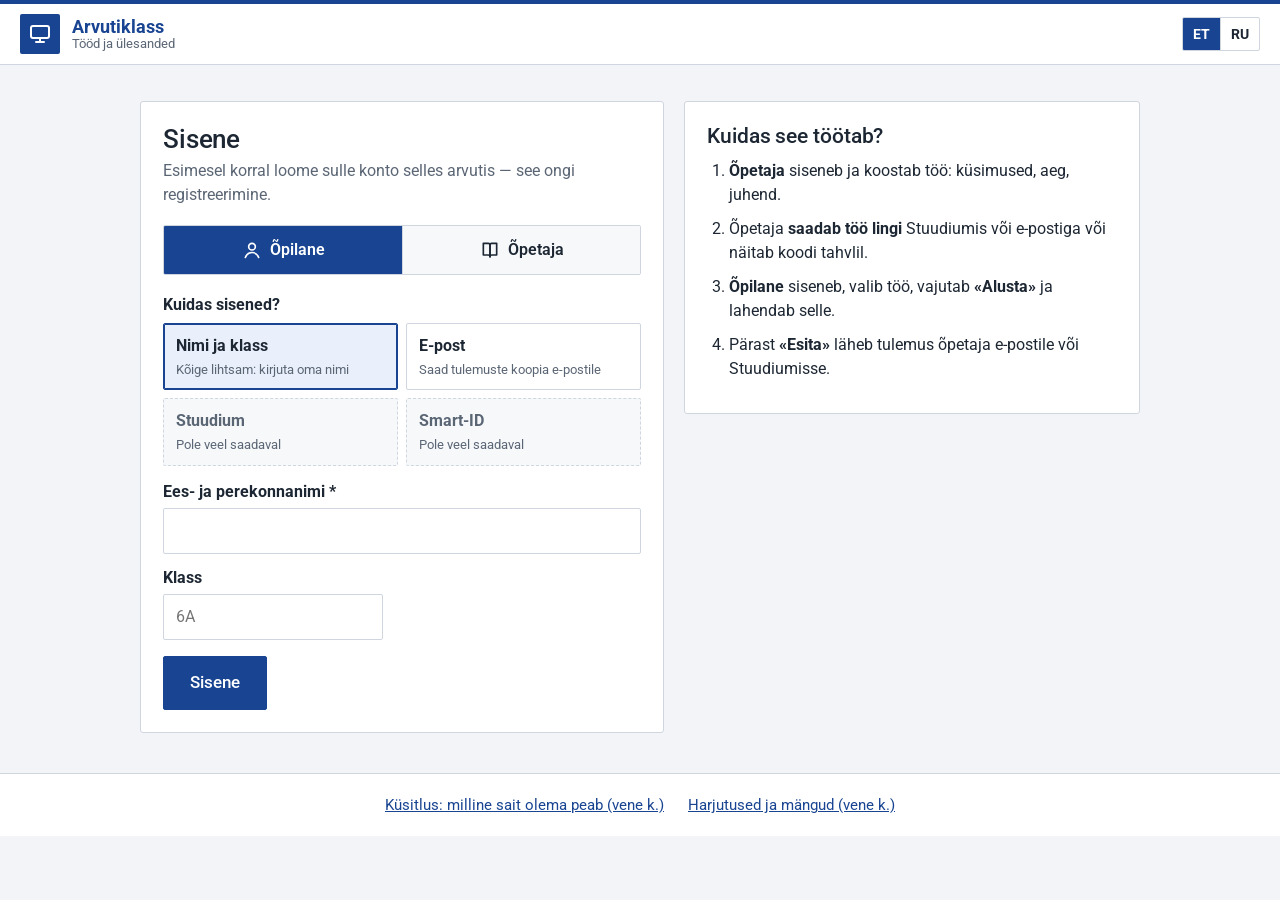
==== commit 02d2b58d: "Сайт работ в стиле EIS: вход, работы учителя, выполнение и сдача (ET/RU) - index.html: вход/регистра" ====
--- a/index.html
+++ b/index.html
@@ -1,141 +1,36 @@
 <!doctype html>
-<html lang="ru" class="site style-strict mode-light">
+<html lang="et" class="site style-eis mode-light">
 <head>
   <meta charset="utf-8">
   <meta name="viewport" content="width=device-width, initial-scale=1">
-  <title>Компьютерный класс</title>
-  <meta name="description" content="Сайт компьютерного класса: для учеников, для учителя и анкета. Кто что делает и куда что отправляется.">
+  <title>Arvutiklass — sisene</title>
+  <meta name="description" content="Arvutiklassi tööd: õpetaja koostab töö, õpilane siseneb, valib töö ja lahendab selle.">
   <link rel="preconnect" href="https://fonts.googleapis.com">
   <link rel="preconnect" href="https://fonts.gstatic.com" crossorigin>
-  <link rel="stylesheet" href="https://fonts.googleapis.com/css2?family=PT+Sans:wght@400;700&display=swap">
+  <link rel="stylesheet" href="https://fonts.googleapis.com/css2?family=Roboto:wght@400;500;700&display=swap">
   <link rel="stylesheet" href="css/site.css">
-  <link rel="stylesheet" href="css/landing.css">
+  <link rel="stylesheet" href="css/tood.css">
 </head>
 <body>
   <header class="hdr">
     <a class="hdr__brand" href="index.html">
       <span class="hdr__mark" data-icon="monitor"></span>
-      <span class="hdr__titles"><b>Компьютерный класс</b><small>Кабинет информатики</small></span>
+      <span class="hdr__titles"><b data-t="brand"></b><small data-t="brandSub"></small></span>
     </a>
-    <nav class="hdr__nav" aria-label="Разделы">
-      <a href="#roles">Кто для кого</a>
-      <a href="#flow">Кто кому отправляет</a>
-      <a href="#steps">Как проходит урок</a>
-    </nav>
+    <div class="hdr__right" id="langSlot"></div>
   </header>
 
-  <main class="land">
-    <section class="land__hero">
-      <h1>Сайт нашего компьютерного класса</h1>
-      <p class="muted">Здесь три части: сайт для учеников, кабинет для учителя и анкета, по которой сайт настраивается сам. Выбери, кто ты.</p>
-    </section>
+  <main class="login" id="login"></main>
 
-    <section class="roles-pick" aria-label="Выбери, кто ты">
-      <a class="pick pick--student" href="site.html">
-        <span class="pick__icon" data-icon="user"></span>
-        <span class="pick__who">Я ученик</span>
-        <span class="pick__what">Задания, контрольные, игры и клавиатурный тренажёр. Здесь ты работаешь на уроке.</span>
-        <span class="pick__go">Открыть сайт ученика →</span>
-      </a>
-      <a class="pick pick--teacher" href="teacher.html">
-        <span class="pick__icon" data-icon="book"></span>
-        <span class="pick__who">Я учитель</span>
-        <span class="pick__what">Собрать урок на сегодня, показать ссылку и QR-код на проекторе, ответы к контрольным, таймер.</span>
-        <span class="pick__go">Открыть кабинет учителя →</span>
-      </a>
-      <a class="pick pick--survey" href="anketa.html">
-        <span class="badge badge--warn pick__badge">Начни с этого</span>
-        <span class="pick__icon" data-icon="pencil"></span>
-        <span class="pick__who">Анкета</span>
-        <span class="pick__what">Каким будет сайт? 7 вопросов на бумажных листах. Ответы уходят тому, кого ты выберешь.</span>
-        <span class="pick__go">Пройти анкету →</span>
-      </a>
-    </section>
-
-    <!-- ───── Кто для кого ───── -->
-    <section class="land__section" id="roles">
-      <p class="eyebrow" data-icon-before="tests">Туториал</p>
-      <h2>Что для кого</h2>
-      <p class="muted">Каждый пользуется своей частью сайта.</p>
-      <div class="who-grid">
-        <article class="card who">
-          <h3><span class="who__icon" data-icon="user"></span>Ученик</h3>
-          <ul class="ticks" data-ticks>
-            <li>Проходит <b>анкету</b> и выбирает, кому её отправить</li>
-            <li>Делает <b>задания</b>: пишет ответы и записывает голос</li>
-            <li>Пишет <b>контрольные</b> с таймером и сразу видит оценку</li>
-            <li>Играет на перемене и тренируется печатать</li>
-            <li>В конце урока <b>отправляет результаты</b> учительнице</li>
-          </ul>
-          <a class="btn" href="site.html?tour=1">Тур по сайту ученика</a>
-        </article>
-        <article class="card who">
-          <h3><span class="who__icon" data-icon="book"></span>Учитель</h3>
-          <ul class="ticks" data-ticks>
-            <li>Собирает <b>урок на сегодня</b>: тему, сообщение и задания</li>
-            <li>Показывает ссылку и <b>QR-код</b> на проекторе</li>
-            <li>Смотрит <b>ответы к контрольным</b> (по коду)</li>
-            <li>Запускает <b>таймер</b> на весь экран</li>
-            <li>Получает результаты учеников в Suhtlus или на почту</li>
-          </ul>
-          <a class="btn" href="teacher.html?tour=1">Тур по кабинету учителя</a>
-        </article>
-        <article class="card who">
-          <h3><span class="who__icon" data-icon="code"></span>Автор сайта</h3>
-          <ul class="ticks" data-ticks>
-            <li>Получает <b>анкеты</b> на почту</li>
-            <li>Смотрит, что выбрал класс: стиль, цвет, разделы</li>
-            <li>Добавляет то, что просили в «Что ещё добавить на сайт»</li>
-            <li>Сайт перестраивается сам — каждый ответ это кусочек кода</li>
-          </ul>
-          <a class="btn btn--ghost" href="site.html#/settings">Как сайт пишет себя</a>
-        </article>
-      </div>
-    </section>
-
-    <!-- ───── Кто кому отправляет ───── -->
-    <section class="land__section" id="flow">
-      <p class="eyebrow" data-icon-before="megaphone">Туториал</p>
-      <h2>Кто кому что отправляет</h2>
-      <div class="flow" aria-label="Схема: кто кому отправляет">
-        <div class="flow__node flow__node--teacher"><span data-icon="book"></span><b>Учитель</b></div>
-        <div class="flow__arrow flow__arrow--down"><span>ссылка на урок и QR-код</span></div>
-        <div class="flow__node flow__node--student"><span data-icon="user"></span><b>Ученики</b></div>
-        <div class="flow__split">
-          <div class="flow__branch">
-            <div class="flow__arrow flow__arrow--down"><span>результаты урока и анкета</span></div>
-            <div class="flow__node flow__node--teacher"><span data-icon="megaphone"></span><b>Учительница</b><small data-recipient="teacher"></small></div>
-          </div>
-          <div class="flow__branch">
-            <div class="flow__arrow flow__arrow--down"><span>анкета: каким сделать сайт</span></div>
-            <div class="flow__node flow__node--author"><span data-icon="code"></span><b>Автор сайта</b><small data-recipient="author"></small></div>
-          </div>
-        </div>
-      </div>
-      <div class="card note">
-        <h3>Почему «скопировать текст»?</h3>
-        <p class="muted">Если у адресата нет почты в настройках (например, учительница общается через Suhtlus), сайт не может отправить письмо сам. Тогда ученик получает готовый текст, нажимает «Скопировать» и вставляет его в Suhtlus: «Новое сообщение» → выбрать учительницу → Ctrl + V → отправить.</p>
-      </div>
-    </section>
-
-    <!-- ───── Как проходит урок ───── -->
-    <section class="land__section" id="steps">
-      <p class="eyebrow" data-icon-before="clock">Туториал</p>
-      <h2>Как проходит урок — по шагам</h2>
-      <ol class="steps">
-        <li><b>Учитель</b> открывает кабинет учителя → «Урок на сегодня», отмечает задания и нажимает «Показать на проекторе».</li>
-        <li><b>Ученики</b> сканируют QR-код или вводят ссылку — на главной видно задания на сегодня и сообщение учителя.</li>
-        <li>Если ученик здесь впервые, <b>короткий тур</b> покажет, где что находится. Его можно открыть снова кнопкой «?».</li>
-        <li>Ученики делают задания и контрольные. Всё сохраняется на компьютере, за которым они сидят.</li>
-        <li>В конце урока: «Мои результаты» → <b>«Отправить результаты»</b> → выбрать, кому.</li>
-      </ol>
-    </section>
-  </main>
-
-  <footer class="land__foot">Компьютерный класс · сайт сделан учеником для своего класса</footer>
+  <footer class="login__foot" id="foot"></footer>
 
   <script src="config.js"></script>
+  <script src="js/i18n.js"></script>
+  <script src="js/engine.js"></script>
+  <script src="js/questions.js"></script>
   <script src="js/site/ui.js"></script>
-  <script src="js/landing.js"></script>
+  <script src="js/tood/bank.js"></script>
+  <script src="js/tood/core.js"></script>
+  <script src="js/login.js"></script>
 </body>
 </html>
--- a/css/site.css
+++ b/css/site.css
@@ -680,6 +680,26 @@
 .projector__qr { display: flex; flex-direction: column; align-items: center; gap: 10px; text-align: center; font-size: 1.2rem; color: var(--muted); }
 .projector__qr > div { padding: 16px; background: #fff; border-radius: var(--radius); box-shadow: var(--shadow); }
 
+/* ───── Стиль EIS: строго и официально ───── */
+.site.style-eis h1, .site.style-eis h2, .site.style-eis h3 { font-weight: 500; letter-spacing: -0.005em; }
+.site.style-eis h1 { font-size: 1.6rem; }
+.site.style-eis .hdr { background: #fff; color: var(--text); border-top: 4px solid var(--accent); border-bottom: 1px solid var(--line); box-shadow: none; }
+.site.style-eis .hdr__mark { background: var(--accent); color: #fff; border-radius: 2px; }
+.site.style-eis .hdr__titles b { color: var(--accent-ink); }
+.site.style-eis .hdr__titles small { color: var(--muted); opacity: 1; }
+.site.style-eis .chip, .site.style-eis .icon-btn--help { background: var(--surface-2); border-color: var(--line); color: var(--text); }
+.site.style-eis .chip:hover, .site.style-eis .icon-btn:hover { background: var(--accent-soft); }
+.site.style-eis .icon-btn { color: var(--text); }
+.site.style-eis .side { background: var(--surface-2); }
+.site.style-eis .side__link { border-radius: 0; border-left: 3px solid transparent; font-weight: 500; }
+.site.style-eis .side__link.is-active { background: var(--surface); color: var(--accent-ink); border-left-color: var(--accent); box-shadow: inset 0 1px 0 var(--line), inset 0 -1px 0 var(--line); }
+.site.style-eis .btn { font-weight: 500; box-shadow: none; }
+.site.style-eis .card { box-shadow: none; }
+.site.style-eis .table th { background: var(--surface-2); color: var(--text); text-transform: none; letter-spacing: 0; font-size: 0.85rem; font-weight: 600; }
+.site.style-eis .table tbody tr:nth-child(even) td { background: var(--surface-2); }
+.site.style-eis .badge { border-radius: 2px; }
+.site.style-eis .eyebrow { color: var(--muted); }
+
 /* предпросмотр на стикере */
 .is-embed .hdr { position: static; }
 .is-embed .side { position: static; height: auto; }
--- a/css/tood.css
+++ b/css/tood.css
@@ -0,0 +1,120 @@
+/* Tööde sait ja sisenemine (EIS-stiil on vaikimisi, aga töötab iga kujundusega) */
+
+/* keele lüliti */
+.lang { display: inline-flex; border: 1px solid var(--line); border-radius: var(--radius-sm); overflow: hidden; background: var(--surface); }
+.lang button { padding: 6px 10px; font: inherit; font-size: 0.85rem; font-weight: 700; color: var(--text); background: transparent; border: 0; cursor: pointer; }
+.lang button + button { border-left: 1px solid var(--line); }
+.lang button.is-on { background: var(--accent); color: var(--accent-text); }
+.hdr .lang { border-color: rgba(255, 255, 255, 0.4); background: rgba(255, 255, 255, 0.12); }
+.hdr .lang button { color: inherit; }
+.site.style-eis .hdr .lang { border-color: var(--line); background: var(--surface); }
+.site.style-eis .hdr .lang button { color: var(--text); }
+.site.style-eis .hdr .lang button.is-on { color: #fff; }
+.chip--static { cursor: default; }
+.hdr .btn--ghost { background: transparent; color: inherit; border-color: rgba(255, 255, 255, 0.45); }
+.site.style-eis .hdr .btn--ghost { color: var(--accent-ink); border-color: var(--line); background: var(--surface); }
+
+/* ───── Sisenemine ───── */
+.login { max-width: 1040px; margin: 0 auto; padding: 36px 20px 40px; display: grid; grid-template-columns: minmax(0, 1.15fr) minmax(0, 1fr); gap: 20px; align-items: start; }
+.login > .card + .card { margin-top: 0; }
+.login__card h1 { margin-bottom: 4px; }
+.role-tabs { display: grid; grid-template-columns: 1fr 1fr; margin: 18px 0; border: 1px solid var(--line); border-radius: var(--radius-sm); overflow: hidden; }
+.role-tabs button { display: flex; align-items: center; justify-content: center; gap: 8px; padding: 12px; font: inherit; font-weight: 600; color: var(--text); background: var(--surface-2); border: 0; cursor: pointer; }
+.role-tabs button + button { border-left: 1px solid var(--line); }
+.role-tabs button.is-on { background: var(--accent); color: var(--accent-text); }
+.methods { display: grid; grid-template-columns: 1fr 1fr; gap: 8px; margin-bottom: 14px; }
+.method { display: flex; flex-direction: column; align-items: flex-start; gap: 2px; padding: 10px 12px; text-align: left; font: inherit; color: var(--text); background: var(--surface); border: 1px solid var(--line); border-radius: var(--radius-sm); cursor: pointer; }
+.method:hover { border-color: var(--accent); }
+.method.is-on { border-color: var(--accent); background: var(--accent-soft); box-shadow: inset 0 0 0 1px var(--accent); }
+.method.is-off { color: var(--muted); background: var(--surface-2); border-style: dashed; }
+.method__title { font-weight: 700; }
+.method__desc { font-size: 0.82rem; color: var(--muted); }
+.login__form { display: flex; flex-direction: column; gap: 12px; margin-top: 6px; }
+.login__submit { align-self: flex-start; margin-top: 4px; }
+.field-row { display: flex; flex-direction: column; gap: 4px; }
+.field-row .label { margin: 0; }
+.field-row--short { max-width: 220px; }
+.how { margin: 10px 0 0; padding-left: 22px; }
+.how li { margin: 10px 0; }
+.login__foot { display: flex; justify-content: center; gap: 24px; flex-wrap: wrap; padding: 20px; border-top: var(--border); background: var(--surface); font-size: 0.92rem; }
+
+/* ───── Tööde loend ───── */
+.add-work form { max-width: 560px; }
+.works td { vertical-align: middle; }
+.works__act { white-space: nowrap; text-align: right; }
+.works__act .btn + .btn { margin-left: 4px; }
+.empty--inline { padding: 18px 10px; text-align: center; }
+.card-head { margin: 0 0 12px; }
+.card-head h2 { margin: 0; }
+
+/* töö info */
+.facts-grid { display: grid; grid-template-columns: max-content 1fr; gap: 8px 18px; margin: 14px 0; padding: 14px 16px; background: var(--surface-2); border: var(--border); border-radius: var(--radius-sm); }
+.facts-grid dt { color: var(--muted); }
+.facts-grid dd { margin: 0; font-weight: 600; }
+.instructions { margin: 0 0 14px; padding: 12px 14px; border-left: 4px solid var(--accent); background: var(--accent-soft); border-radius: var(--radius-sm); }
+.instructions p { margin: 4px 0 0; white-space: pre-wrap; }
+.rules { list-style: none; margin: 0 0 6px; padding: 0; }
+.rules li { display: flex; gap: 8px; align-items: flex-start; margin: 8px 0; }
+.rules .ico { color: var(--accent-ink); margin-top: 2px; }
+
+/* lahendamine */
+.exam { max-width: 1100px; }
+.exam > .card + .card, .exam__grid > .card + .card { margin-top: 0; }
+.exam__bar { display: flex; justify-content: space-between; align-items: center; gap: 12px; margin-bottom: 14px; }
+.exam__bar .eyebrow { margin: 0; }
+.exam__title { font-size: 1.15rem; }
+.exam__time { display: flex; flex-direction: column; align-items: flex-end; gap: 2px; }
+.exam__grid { display: grid; grid-template-columns: 200px minmax(0, 1fr); gap: 14px; align-items: start; }
+.exam__nav { position: sticky; top: 80px; }
+.exam__nav .dots { margin: 0; }
+.exam__foot { display: flex; justify-content: space-between; align-items: center; gap: 12px; margin-top: 14px; flex-wrap: wrap; }
+
+/* tulemus */
+.copy-details { margin-top: 12px; }
+.copy-details summary { cursor: pointer; font-weight: 700; color: var(--accent-ink); }
+.copy-details[open] summary { margin-bottom: 8px; }
+
+/* ───── Töö koostamine ───── */
+.form-grid { display: grid; grid-template-columns: repeat(3, minmax(0, 1fr)); gap: 14px; }
+.form-grid__wide { grid-column: 1 / -1; }
+.check-row { display: flex; align-items: center; gap: 8px; cursor: pointer; }
+.check-row input { width: 18px; height: 18px; accent-color: var(--accent); }
+.qcard { padding: 14px; margin-bottom: 12px; background: var(--surface-2); border: var(--border); border-radius: var(--radius-sm); }
+.qcard__head { display: flex; align-items: center; gap: 10px; flex-wrap: wrap; margin-bottom: 10px; }
+.qcard__n { font-size: 1.1rem; }
+.qcard__type { width: auto; min-width: 230px; padding: 7px 10px; }
+.qcard__pts { display: inline-flex; align-items: center; gap: 6px; }
+.qcard__pts .input { width: 70px; padding: 7px 8px; }
+.qcard__tools { margin-left: auto; display: inline-flex; gap: 4px; }
+.qopts { margin-top: 10px; display: flex; flex-direction: column; gap: 6px; }
+.qopts p { margin: 0; }
+.qopt { display: flex; align-items: center; gap: 8px; }
+.qopt input[type="radio"], .qopt input[type="checkbox"] { width: 20px; height: 20px; accent-color: var(--ok); flex: none; }
+.qopts > .btn { align-self: flex-start; }
+.save-bar { position: sticky; bottom: 0; z-index: 5; }
+
+/* jagamine */
+.share-way h2 { font-size: 1.1rem; }
+.share-way + .share-way { margin-top: 12px; }
+.key-card summary { cursor: pointer; }
+.key-card[open] summary { margin-bottom: 10px; }
+
+/* aken (küsimuste pank) */
+.modal { position: fixed; inset: 0; z-index: 80; display: grid; place-items: center; padding: 16px; background: rgba(10, 15, 25, 0.5); }
+.modal__box { width: min(720px, 100%); max-height: calc(100vh - 32px); display: flex; flex-direction: column; gap: 10px; }
+.modal__list { overflow: auto; display: flex; flex-direction: column; gap: 6px; padding-right: 4px; }
+.modal__list .label { margin: 10px 0 2px; }
+
+@media (max-width: 860px) {
+  .login { grid-template-columns: 1fr; padding: 20px 16px; }
+  .exam__grid { grid-template-columns: 1fr; }
+  .exam__nav { position: static; }
+  .form-grid { grid-template-columns: 1fr; }
+  .methods { grid-template-columns: 1fr; }
+  .works__act { white-space: normal; }
+}
+@media (max-width: 560px) {
+  .hdr__right #userChip { display: none; }
+  .qcard__tools { margin-left: 0; }
+  .qcard__type { min-width: 0; width: 100%; }
+}
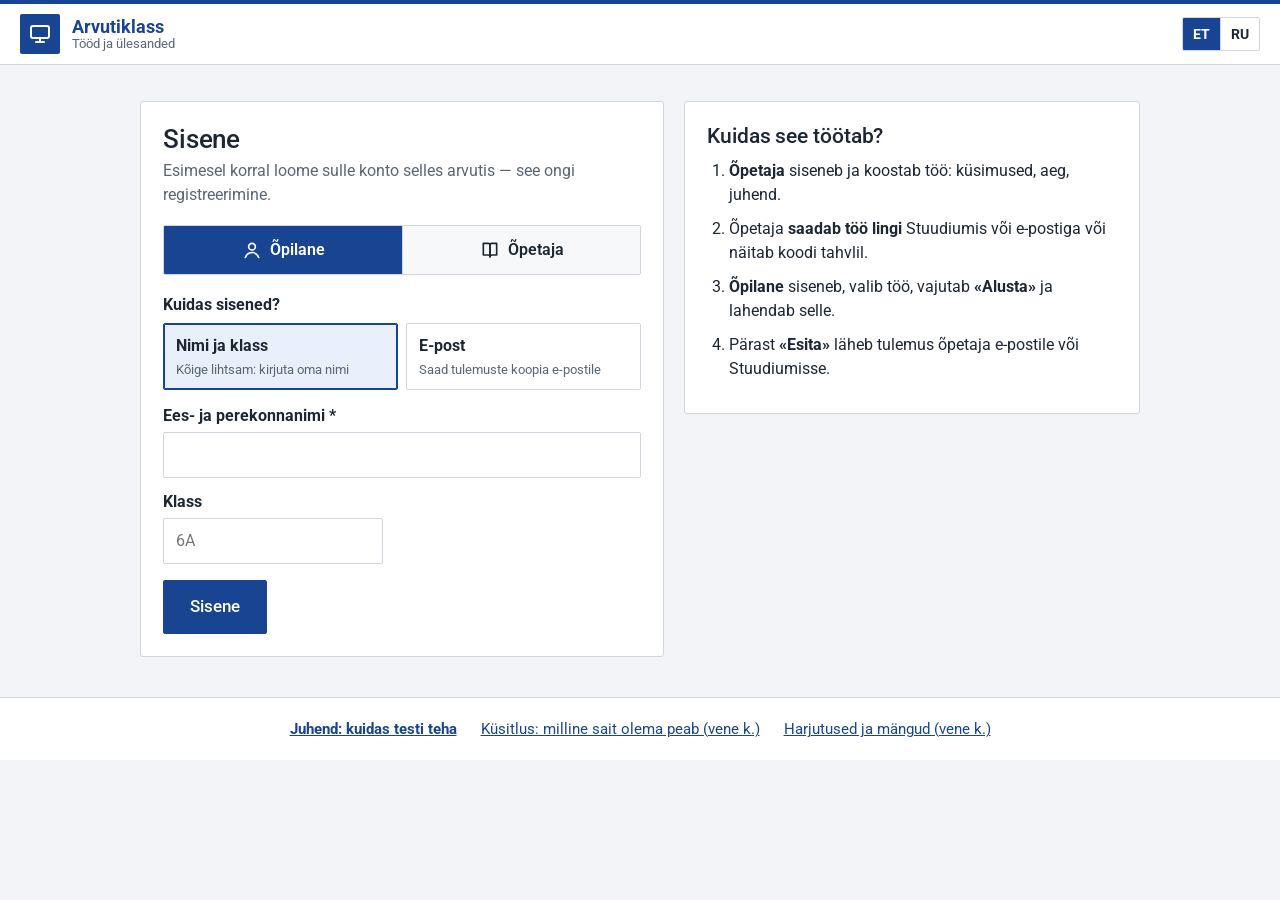
==== commit f6505cb3: "Один общий код учителя: вход учителем сразу даёт доступ к созданию тестов и результатам Код учителя " ====
--- a/index.html
+++ b/index.html
@@ -31,6 +31,7 @@
   <script src="js/site/ui.js"></script>
   <script src="js/tood/bank.js"></script>
   <script src="js/tood/core.js"></script>
+  <script src="js/tood/db.js"></script>
   <script src="js/login.js"></script>
 </body>
 </html>
--- a/css/tood.css
+++ b/css/tood.css
@@ -118,3 +118,211 @@
   .qcard__tools { margin-left: 0; }
   .qcard__type { min-width: 0; width: 100%; }
 }
+
+/* ───── Testid: suur koodikast (õpilastele arusaadav) ───── */
+.code-hero { text-align: center; padding: 28px 24px 26px; border-top: 4px solid var(--accent); }
+.code-hero h1 { font-size: 2rem; margin: 10px 0 4px; }
+.code-hero__steps { display: flex; justify-content: center; gap: 8px; flex-wrap: wrap; }
+.code-step { display: inline-flex; align-items: center; gap: 6px; padding: 5px 12px; font-size: 0.9rem; font-weight: 600; color: var(--muted); background: var(--surface-2); border: var(--border); border-radius: 999px; }
+.code-step b { display: inline-grid; place-items: center; width: 22px; height: 22px; border-radius: 50%; background: var(--line); color: var(--text); font-size: 0.8rem; }
+.code-step.is-on { color: var(--accent-ink); border-color: var(--accent); }
+.code-step.is-on b { background: var(--accent); color: var(--accent-text); }
+.code-hero__form { display: flex; justify-content: center; gap: 10px; flex-wrap: wrap; margin-top: 16px; }
+.code-hero__input { width: 230px; text-align: center; font: 700 2rem/1.1 Consolas, "Roboto Mono", monospace; letter-spacing: 0.25em; text-transform: uppercase; padding: 10px 12px; }
+.code-hero .alert { justify-content: center; }
+
+.test-cards { display: grid; grid-template-columns: repeat(auto-fill, minmax(260px, 1fr)); gap: 14px; }
+.test-card { display: flex; flex-direction: column; gap: 8px; padding: 16px; background: var(--surface); border: var(--border); border-left: 4px solid var(--accent); border-radius: var(--radius-sm); }
+.test-card h3 { margin: 2px 0 0; }
+.test-card p { margin: 0; }
+.test-card .btn { align-self: flex-start; margin-top: auto; }
+.test-card__top { display: flex; justify-content: space-between; align-items: center; gap: 8px; }
+.test-card__code { font: 700 1.05rem Consolas, monospace; letter-spacing: 0.12em; color: var(--accent-ink); }
+
+/* kiri: ümberkirjutamine */
+.copy-src { margin-bottom: 12px; padding: 14px 16px; background: var(--surface-2); border: var(--border); border-left: 4px solid var(--accent); border-radius: var(--radius-sm); font-size: 1.15rem; line-height: 1.7; user-select: none; }
+.copy-src .label { font-size: 0.85rem; color: var(--muted); }
+
+/* ───── Lihtkood: klassi lehe koostaja ───── */
+.page--wide { max-width: 1280px; }
+.lk-palette { display: flex; flex-wrap: wrap; align-items: center; gap: 8px; margin-bottom: 12px; }
+.lk-palette__title { font-weight: 700; margin-right: 4px; }
+.lk-chip { padding: 8px 14px; font: inherit; font-weight: 700; font-size: 0.92rem; color: #fff; background: var(--c); border: 0; border-radius: 999px 6px 6px 999px; box-shadow: 0 2px 0 rgba(0, 0, 0, 0.25); cursor: pointer; }
+.lk-chip:hover { filter: brightness(1.1); }
+.lk-grid { display: grid; grid-template-columns: minmax(0, 1fr) minmax(0, 1fr); gap: 16px; align-items: start; }
+.lk-code { position: relative; }
+.lk-code__head { display: flex; justify-content: space-between; align-items: baseline; gap: 8px; margin-bottom: 6px; flex-wrap: wrap; }
+.lk-area { display: flex; border: var(--border); border-radius: var(--radius-sm); background: #141922; overflow: hidden; }
+.lk-nums { padding: 12px 8px; min-width: 38px; text-align: right; color: #6b778c; font: 0.95rem/1.6 Consolas, monospace; background: #0f131a; overflow: hidden; user-select: none; }
+.lk-nums span { display: block; }
+.lk-text { flex: 1; min-height: 340px; padding: 12px; font: 0.95rem/1.6 Consolas, "Cascadia Mono", monospace; color: #e6edf7; background: transparent; border: 0; resize: vertical; white-space: pre; overflow: auto; tab-size: 2; }
+.lk-text:focus { outline: none; }
+.lk-area:focus-within { box-shadow: 0 0 0 3px var(--accent-soft); }
+.lk-hints { position: absolute; left: 46px; right: 0; z-index: 10; margin-top: 4px; padding: 6px; background: var(--surface); border: var(--border); border-radius: var(--radius-sm); box-shadow: 0 10px 28px rgba(0, 0, 0, 0.2); }
+.lk-hint { display: block; width: 100%; padding: 7px 10px; text-align: left; font: inherit; color: var(--text); background: transparent; border: 0; border-radius: var(--radius-sm); cursor: pointer; }
+.lk-hint.is-on, .lk-hint:hover { background: var(--accent-soft); }
+.lk-hints__tip { margin: 4px 10px 2px; }
+.lk-errors { margin-top: 8px; font-size: 0.92rem; }
+.lk-err { margin: 4px 0; color: var(--bad); }
+.lk-ok { margin: 4px 0; color: var(--ok); font-weight: 600; }
+.lk-help { margin-top: 10px; font-size: 0.92rem; }
+.lk-help summary { cursor: pointer; font-weight: 700; color: var(--accent-ink); }
+.lk-help code { padding: 1px 6px; background: var(--surface-2); border-radius: 3px; }
+.lk-preview { min-height: 340px; }
+.lk-block { position: relative; margin: 0 0 12px; }
+.lk-block img { max-width: 100%; border-radius: var(--radius-sm); }
+.lk-block h2 { margin: 0; }
+.lk-block p { margin: 0; }
+.lk-center { text-align: center; }
+.lk-right { text-align: right; }
+.lk-left { text-align: left; }
+.lk-del { position: absolute; top: -6px; right: -6px; z-index: 2; width: 24px; height: 24px; padding: 0; font-size: 0.8rem; color: #fff; background: var(--bad); border: 0; border-radius: 50%; cursor: pointer; opacity: 0; transition: opacity 0.15s; }
+.lk-block:hover .lk-del, .lk-del:focus { opacity: 1; }
+.lk-page .lk-block:last-child { margin-bottom: 0; }
+
+@media (max-width: 960px) {
+  .lk-grid { grid-template-columns: 1fr; }
+}
+@media (max-width: 560px) {
+  .code-hero h1 { font-size: 1.5rem; }
+  .code-hero__input { width: 100%; font-size: 1.6rem; }
+}
+
+/* ───── Animatsioonid ───── */
+@keyframes pageIn { from { opacity: 0; transform: translateY(12px); } to { opacity: 1; transform: none; } }
+@keyframes cardIn { from { opacity: 0; transform: translateY(16px) scale(0.98); } to { opacity: 1; transform: none; } }
+@keyframes qIn { from { opacity: 0; transform: translateX(28px); } to { opacity: 1; transform: none; } }
+@keyframes qInBack { from { opacity: 0; transform: translateX(-28px); } to { opacity: 1; transform: none; } }
+@keyframes pop { 0% { transform: scale(0.3); opacity: 0; } 60% { transform: scale(1.15); opacity: 1; } 100% { transform: scale(1); } }
+@keyframes tick { 0% { transform: scale(1); } 40% { transform: scale(1.03); } 100% { transform: scale(1); } }
+@keyframes pulse { 0%, 100% { box-shadow: 0 0 0 0 color-mix(in srgb, var(--ok) 55%, transparent); } 50% { box-shadow: 0 0 0 10px transparent; } }
+@keyframes shake { 0%, 100% { transform: none; } 20%, 60% { transform: translateX(-8px); } 40%, 80% { transform: translateX(8px); } }
+@keyframes fall { 0% { transform: translateY(-20px) rotate(0); opacity: 1; } 100% { transform: translateY(105vh) rotate(720deg); opacity: 0.9; } }
+@keyframes fadeIn { from { opacity: 0; } to { opacity: 1; } }
+
+.main > .page { animation: pageIn 0.35s ease-out both; }
+.test-card, .steps-cards > li, .tiles > .tile { animation: cardIn 0.4s ease-out both; }
+.test-card:nth-child(2), .steps-cards > li:nth-child(2) { animation-delay: 0.05s; }
+.test-card:nth-child(3), .steps-cards > li:nth-child(3) { animation-delay: 0.1s; }
+.test-card:nth-child(4) { animation-delay: 0.15s; }
+.test-card:nth-child(5) { animation-delay: 0.2s; }
+.test-card:nth-child(n+6) { animation-delay: 0.25s; }
+.test-card { transition: transform 0.15s, box-shadow 0.15s; }
+.test-card:hover { transform: translateY(-3px); box-shadow: 0 8px 20px rgba(15, 30, 60, 0.1); }
+.btn { transition: filter 0.12s, transform 0.12s, box-shadow 0.2s; }
+.btn:active:not(:disabled) { transform: scale(0.97); }
+.btn--pulse { animation: pulse 1.8s ease-in-out infinite; }
+.q-anim { animation: qIn 0.3s ease-out both; }
+.q-anim--back { animation-name: qInBack; }
+.opt { transition: border-color 0.15s, background 0.15s, transform 0.15s; }
+.opt.is-on { animation: tick 0.25s ease-out; }
+.dot { transition: background 0.2s, color 0.2s, border-color 0.2s, transform 0.15s; }
+.dot:hover { transform: translateY(-2px); }
+.shake { animation: shake 0.4s ease-in-out; }
+.result--anim .mark { animation: pop 0.6s cubic-bezier(0.2, 0.9, 0.3, 1.3) both; }
+.result--anim h1 { animation: pageIn 0.4s 0.25s ease-out both; }
+.modal--anim { animation: fadeIn 0.2s ease-out both; }
+.modal--anim .modal__box { animation: cardIn 0.25s ease-out both; }
+.confetti { position: fixed; inset: 0; z-index: 100; pointer-events: none; overflow: hidden; }
+.confetti i { position: absolute; top: -20px; width: 10px; height: 14px; border-radius: 2px; animation: fall 2.6s ease-in forwards; }
+
+/* töö lahendamine: progress ja viimane küsimus */
+.exam__bar { flex-wrap: wrap; }
+.exam__progress { flex-basis: 100%; height: 8px; background: var(--surface-2); border: var(--border); border-radius: 999px; overflow: hidden; }
+.exam__progress span { display: block; height: 100%; width: 0; background: var(--ok); transition: width 0.4s ease; }
+.exam__count { margin: 10px 0 0; text-align: center; }
+.exam__last { margin: 10px 0 0; text-align: right; }
+.submit-box { max-width: 520px; text-align: center; align-items: center; }
+.submit-box__icon { display: grid; place-items: center; width: 64px; height: 64px; margin: 0 auto 6px; border-radius: 50%; background: var(--accent-soft); color: var(--accent-ink); }
+.submit-box__icon .ico { width: 32px; height: 32px; }
+.submit-box__dots { justify-content: center; margin: 4px 0 8px; }
+.submit-box__dots .dot { border-color: var(--bad); color: var(--bad); }
+
+/* ───── Test: kopeerimine keelatud, valmiduse ringid ───── */
+.no-copy .test__q, .no-copy .ans-block__q, .no-copy .task-intro, .no-copy .opt span, .no-copy .copy-src, .no-copy .eyebrow { user-select: none; -webkit-user-select: none; }
+.dots--rings .dot { border-radius: 50%; position: relative; border: 0; background: none; padding: 0; width: 40px; height: 40px; }
+.ring { --p: 0; background: conic-gradient(var(--ok) calc(var(--p) * 1%), var(--surface-2) 0) !important; box-shadow: inset 0 0 0 2px var(--line); }
+.ring span { position: absolute; inset: 5px; display: grid; place-items: center; border-radius: 50%; background: var(--surface); color: var(--text); font-weight: 700; }
+.ring--0 { --p: 0; }
+.ring--5 { --p: 50; }
+.ring--1 { --p: 100; }
+.ring--1 span { background: var(--ok-soft); color: var(--ok); }
+.ring.is-current span { background: var(--accent); color: var(--accent-text); }
+.ring.is-current { box-shadow: 0 0 0 3px var(--accent-soft), inset 0 0 0 2px var(--accent); }
+.exam__legend { margin: 12px 0 0; line-height: 1.9; }
+.ring-demo { display: inline-block; width: 14px; height: 14px; margin-right: 6px; vertical-align: -2px; border-radius: 50%; box-shadow: inset 0 0 0 2px var(--line); }
+.ring-demo--0 { background: var(--surface-2); }
+.ring-demo--5 { background: conic-gradient(var(--ok) 50%, var(--surface-2) 0); }
+.ring-demo--1 { background: var(--ok); }
+
+.opts--cols-2 { display: grid; grid-template-columns: repeat(2, minmax(0, 1fr)); }
+.opts--cols-3 { display: grid; grid-template-columns: repeat(3, minmax(0, 1fr)); }
+.ans-block { padding: 14px 0; border-top: 1px dashed var(--line); }
+.ans-block:first-of-type { border-top: 0; }
+.ans-block__q { margin: 0 0 10px; font-size: 1.08rem; }
+.task-intro { margin: 0 0 12px; padding: 14px 16px; white-space: pre-wrap; background: var(--surface-2); border-left: 4px solid var(--accent); border-radius: var(--radius-sm); font-size: 1.08rem; line-height: 1.6; }
+.done-card { text-align: center; }
+.done-card__icon { display: grid; place-items: center; width: 84px; height: 84px; margin: 6px auto 10px; border-radius: 50%; background: var(--ok-soft); color: var(--ok); animation: pop 0.6s cubic-bezier(0.2, 0.9, 0.3, 1.3) both; }
+.done-card__icon .ico { width: 44px; height: 44px; stroke-width: 2.5; }
+
+/* ───── Pildid ───── */
+.img-box { position: relative; margin: 8px 0 12px; max-width: 520px; border-radius: var(--radius-sm); overflow: hidden; }
+.img-box img { display: block; max-width: 100%; max-height: 360px; border-radius: var(--radius-sm); }
+.img-box--edit { cursor: pointer; }
+.img-box--edit:hover img { outline: 3px solid var(--accent); }
+.img-missing { display: flex; flex-direction: column; align-items: center; justify-content: center; gap: 4px; min-height: 150px; padding: 16px; text-align: center; color: var(--muted); background: var(--surface-2); border: 2px dashed var(--line); border-radius: var(--radius-sm); }
+.img-missing__face { font-size: 2.6rem; font-weight: 700; line-height: 1; transform: rotate(90deg); }
+.img-missing__hint { font-size: 0.85rem; color: var(--accent-ink); font-weight: 600; }
+.img-box--edit .img-missing:hover { border-color: var(--accent); }
+.q-img { margin: 8px 0; }
+.img-pick { width: min(820px, 100%); }
+.img-grid { display: grid; grid-template-columns: repeat(auto-fill, minmax(120px, 1fr)); gap: 8px; max-height: 340px; overflow: auto; }
+.img-grid__item { padding: 0; aspect-ratio: 4 / 3; overflow: hidden; background: var(--surface-2); border: 3px solid transparent; border-radius: var(--radius-sm); cursor: pointer; }
+.img-grid__item img { width: 100%; height: 100%; object-fit: cover; display: block; }
+.img-grid__item.is-on { border-color: var(--ok); box-shadow: 0 0 0 2px var(--ok-soft); }
+.img-drop { display: grid; place-items: center; min-height: 140px; padding: 16px; text-align: center; font-weight: 600; color: var(--accent-ink); background: var(--surface-2); border: 2px dashed var(--accent); border-radius: var(--radius-sm); cursor: pointer; }
+.img-preview .img-box { margin: 0 auto; }
+
+/* ───── Liivakast (testi koostamine) ───── */
+.sandbox__empty { text-align: center; }
+.ins { position: relative; margin: 2px 0; }
+.ins__btn { display: flex; align-items: center; justify-content: center; gap: 6px; width: 100%; padding: 4px; font: inherit; font-weight: 700; color: var(--muted); background: transparent; border: 2px dashed transparent; border-radius: var(--radius-sm); cursor: pointer; opacity: 0.55; transition: opacity 0.15s, border-color 0.15s, background 0.15s; }
+.ins__btn span { font-size: 0.85rem; font-weight: 600; }
+.ins__btn:hover, .ins__btn:focus-visible, .ins.is-target .ins__btn { opacity: 1; color: var(--accent-ink); border-color: var(--accent); background: var(--accent-soft); }
+.ins.is-target .ins__btn { padding: 14px; }
+.ins__menu { display: flex; flex-wrap: wrap; gap: 6px; padding: 10px; margin: 4px 0 8px; background: var(--surface); border: var(--border); border-radius: var(--radius-sm); box-shadow: 0 8px 22px rgba(0, 0, 0, 0.12); animation: cardIn 0.18s ease-out both; }
+.qcard { margin-bottom: 0; animation: cardIn 0.25s ease-out both; }
+.qcard--group { background: var(--surface); border-left: 4px solid var(--accent); }
+.qcard--group > [data-body] > .q-img, .qcard--group > [data-body] > textarea { margin-bottom: 8px; }
+.qgroup { margin-top: 10px; padding: 10px 12px; background: var(--surface-2); border: 1px dashed var(--line); border-radius: var(--radius-sm); }
+.qgroup .qcard { background: var(--surface); }
+.qcard__drag { cursor: grab; padding: 2px 6px; font-size: 1.2rem; line-height: 1; color: var(--muted); border-radius: var(--radius-sm); user-select: none; }
+.qcard__drag:hover { background: var(--accent-soft); color: var(--accent-ink); }
+.qcard.is-dragging { opacity: 0.45; }
+.input--sm { width: auto; padding: 5px 8px; font-size: 0.85rem; }
+.keys--plain li span { display: block; }
+
+@media (max-width: 560px) {
+  .opts--cols-2, .opts--cols-3 { grid-template-columns: 1fr; }
+}
+.ins__menu[hidden], .lk-hints[hidden], .img-preview[hidden], [data-pane][hidden] { display: none !important; }
+@media (max-width: 560px) { .save-bar { position: static; } .hdr__titles small { display: none; } }
+
+/* ───── Range ja tõsine välimus testis ───── */
+.ring { background: conic-gradient(var(--accent) calc(var(--p) * 1%), var(--surface-2) 0) !important; }
+.ring--1 span { background: var(--accent-soft); color: var(--accent-ink); }
+.opt.is-on { animation: none; }
+.done-card__icon { animation: none; background: var(--accent-soft); color: var(--accent-ink); }
+.dot:hover { transform: none; }
+.test-card:hover { transform: none; box-shadow: none; border-color: var(--accent); }
+.q-anim, .q-anim--back { animation: fadeIn 0.2s ease-out both; }
+.test-card, .steps-cards > li, .tiles > .tile, .qcard { animation: fadeIn 0.25s ease-out both; }
+
+/* ───── Tulemused õpetajale ───── */
+.auth-card { max-width: 440px; margin: 0 auto; text-align: left; }
+.auth-card .empty__icon { margin: 0 auto 8px; display: grid; }
+.auth-card h1 { text-align: center; }
+.review__body { flex: 1; min-width: 0; }
+.answer-text { white-space: pre-wrap; padding: 8px 10px; margin: 6px 0; background: var(--surface-2); border-radius: var(--radius-sm); }
+.grade-row { display: inline-flex; align-items: center; gap: 6px; margin-top: 4px; font-weight: 600; }
+.grade-row .input { width: 80px; }
